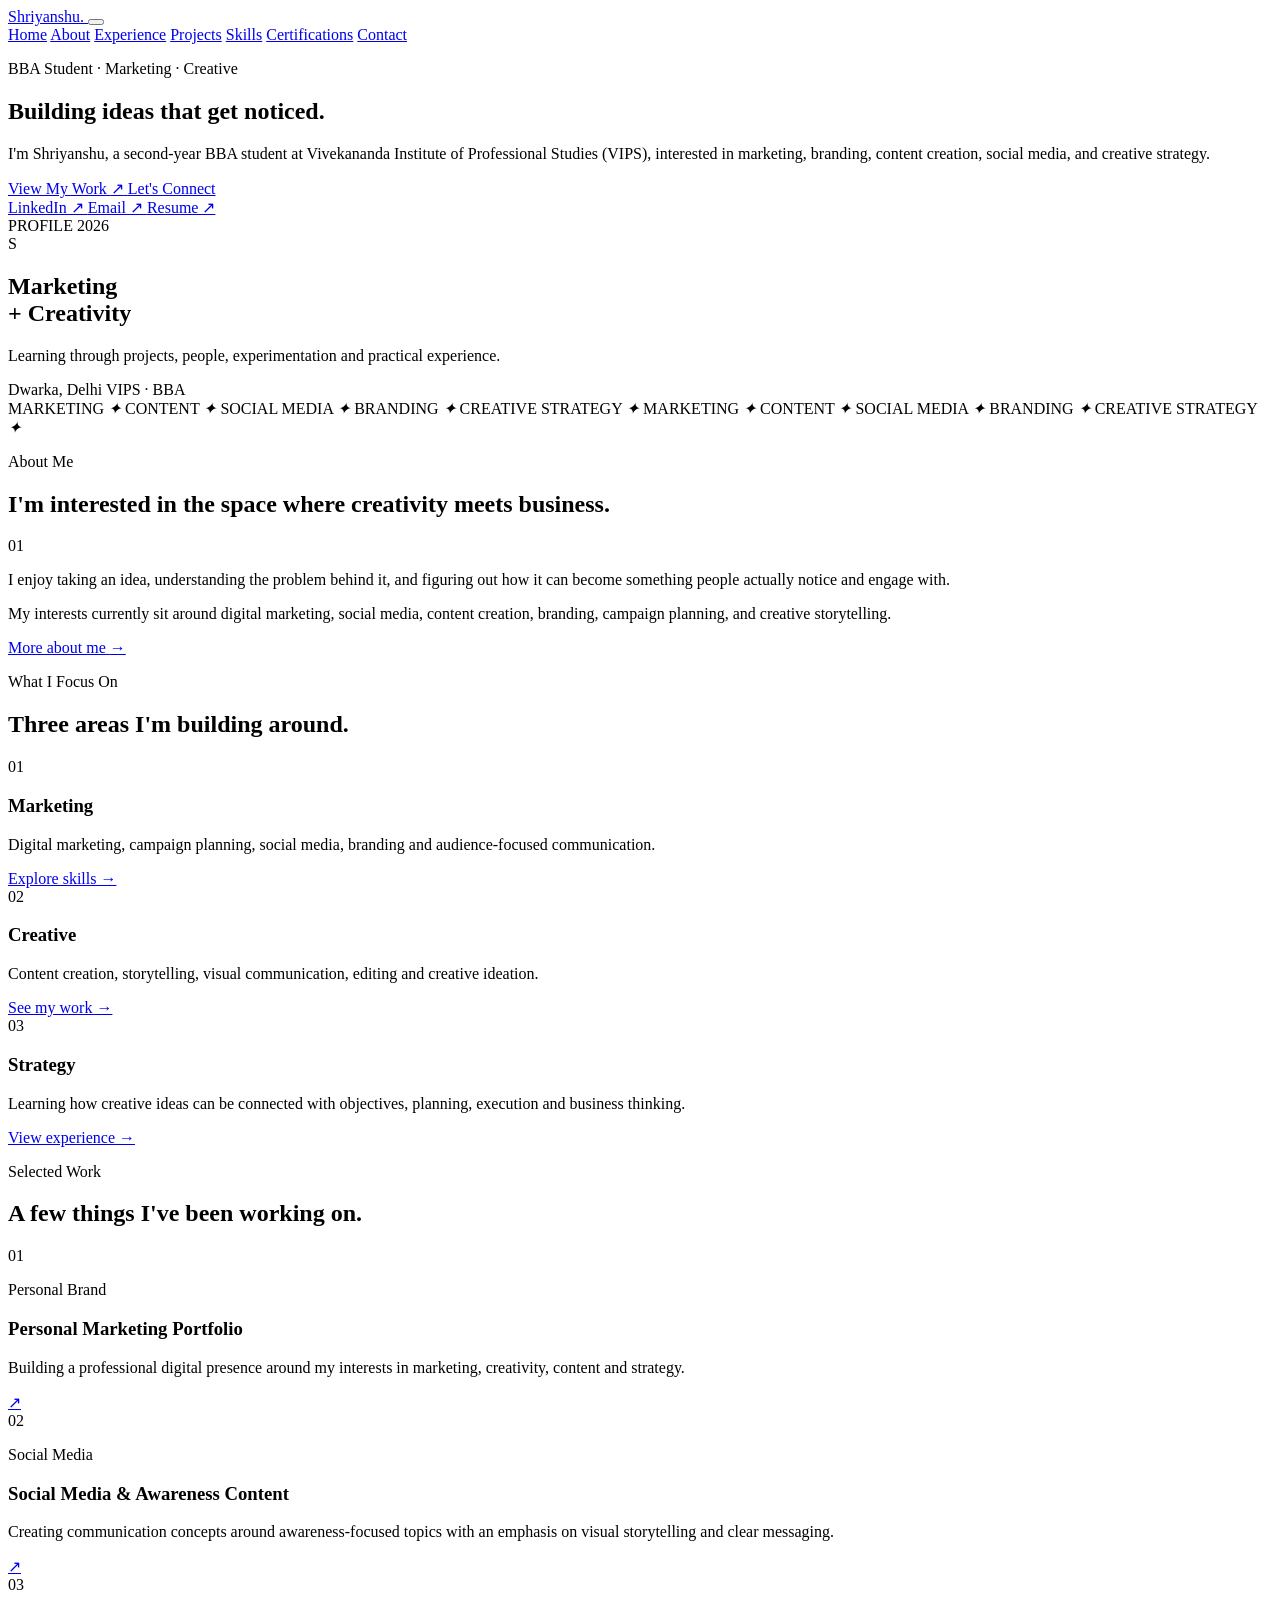
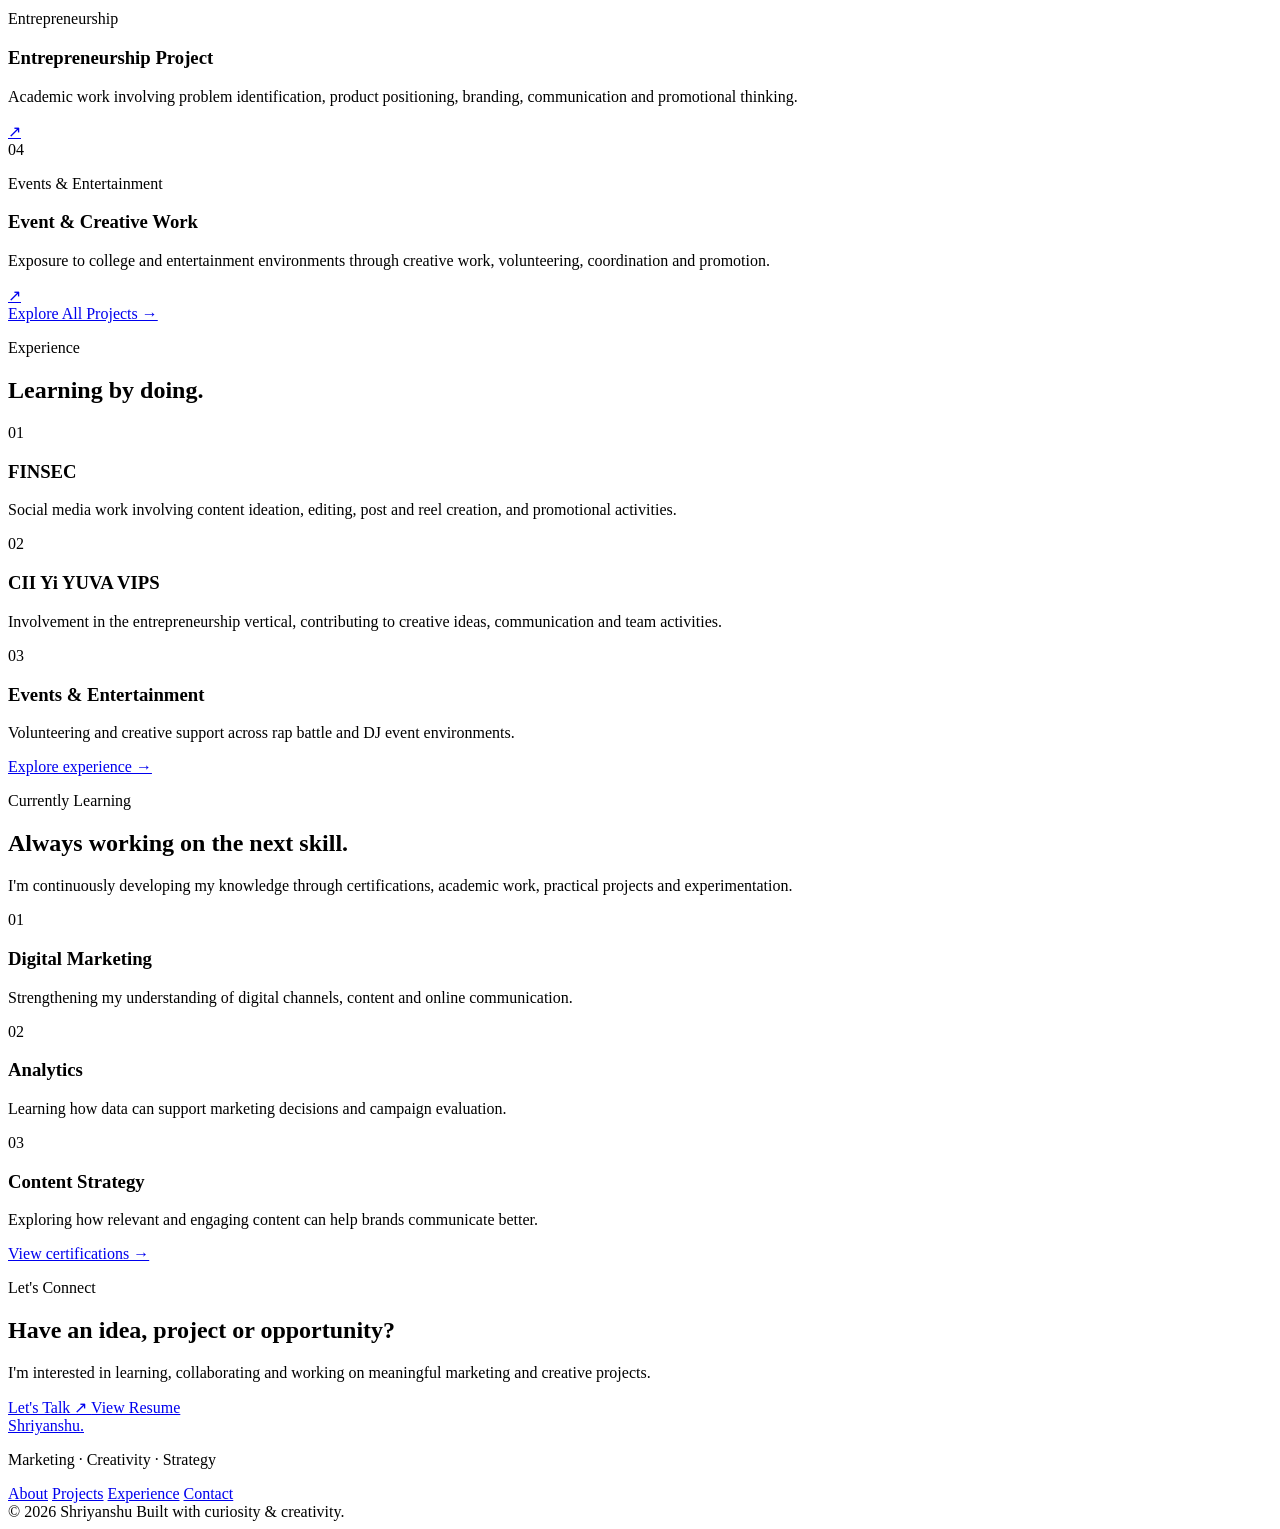
==== index.html @ c4312e25 "Add files via upload" ====
<!DOCTYPE html>
<html lang="en">

<head>
    <meta charset="UTF-8">
    <meta name="viewport" content="width=device-width, initial-scale=1.0">

    <title>Shriyanshu — Marketing & Creative Portfolio</title>

    <meta
        name="description"
        content="Shriyanshu — BBA student building skills in marketing, social media, content, branding and creative strategy."
    >

    <link rel="stylesheet" href="css/style.css">
</head>

<body>

    <!-- =========================
         SCROLL PROGRESS
    ========================== -->
    <div class="scroll-progress" id="scrollProgress"></div>


    <!-- =========================
         NAVIGATION
    ========================== -->
    <header class="navbar">

        <div class="container nav-container">

            <a href="index.html" class="logo">
                Shriyanshu<span>.</span>
            </a>

            <button
                class="menu-toggle"
                id="menuToggle"
                aria-label="Open navigation menu"
                aria-expanded="false"
            >
                <span></span>
                <span></span>
            </button>

            <nav id="mainNav">

                <a href="index.html" class="active">Home</a>
                <a href="about.html">About</a>
                <a href="experience.html">Experience</a>
                <a href="projects.html">Projects</a>
                <a href="skills.html">Skills</a>
                <a href="certifications.html">Certifications</a>
                <a href="contact.html">Contact</a>

            </nav>

        </div>

    </header>


    <!-- =========================
         MAIN
    ========================== -->
    <main>


        <!-- =========================
             HERO
        ========================== -->
        <section class="hero home-hero">

            <div class="container">

                <div class="hero-grid">

                    <div class="hero-content reveal">

                        <p class="eyebrow">
                            BBA Student · Marketing · Creative
                        </p>

                        <h1>
                            Building ideas
                            <span>that get noticed.</span>
                        </h1>

                        <p class="hero-text">
                            I'm Shriyanshu, a second-year BBA student at
                            Vivekananda Institute of Professional Studies (VIPS),
                            interested in marketing, branding, content creation,
                            social media, and creative strategy.
                        </p>

                        <div class="hero-buttons">

                            <a href="projects.html" class="btn primary">
                                View My Work
                                <span>↗</span>
                            </a>

                            <a href="contact.html" class="btn secondary">
                                Let's Connect
                            </a>

                        </div>

                        <div class="social-links">

                            <a
                                href="https://www.linkedin.com/in/shriyanshu-246489385"
                                target="_blank"
                                rel="noopener noreferrer"
                            >
                                LinkedIn ↗
                            </a>

                            <a href="mailto:bba_06917701725_shriyanshu@vipstc.edu.in">
                                Email ↗
                            </a>

                            <a
                                href="assets/images/resume/resume.pdf"
                                target="_blank"
                                rel="noopener noreferrer"
                            >
                                Resume ↗
                            </a>

                        </div>

                    </div>


                    <!-- HERO SIDE CARD -->

                    <div class="hero-card reveal reveal-delay">

                        <div class="hero-card-top">

                            <span>PROFILE</span>

                            <span>2026</span>

                        </div>

                        <div class="hero-card-main">

                            <div class="profile-mark">
                                S
                            </div>

                            <h2>
                                Marketing
                                <br>
                                + Creativity
                            </h2>

                            <p>
                                Learning through projects,
                                people, experimentation and
                                practical experience.
                            </p>

                        </div>

                        <div class="hero-card-bottom">

                            <span>Dwarka, Delhi</span>

                            <span>VIPS · BBA</span>

                        </div>

                    </div>

                </div>

            </div>

        </section>



        <!-- =========================
             MARQUEE
        ========================== -->
        <section class="marquee-section">

            <div class="marquee-track">

                <span>MARKETING</span>
                <i>✦</i>

                <span>CONTENT</span>
                <i>✦</i>

                <span>SOCIAL MEDIA</span>
                <i>✦</i>

                <span>BRANDING</span>
                <i>✦</i>

                <span>CREATIVE STRATEGY</span>
                <i>✦</i>

                <span>MARKETING</span>
                <i>✦</i>

                <span>CONTENT</span>
                <i>✦</i>

                <span>SOCIAL MEDIA</span>
                <i>✦</i>

                <span>BRANDING</span>
                <i>✦</i>

                <span>CREATIVE STRATEGY</span>
                <i>✦</i>

            </div>

        </section>



        <!-- =========================
             ABOUT SNAPSHOT
        ========================== -->
        <section class="section">

            <div class="container">

                <div class="section-heading reveal">

                    <p class="eyebrow">
                        About Me
                    </p>

                    <h2>
                        I'm interested in the space where
                        <span>creativity meets business.</span>
                    </h2>

                </div>


                <div class="split-section">

                    <div class="large-number reveal">
                        01
                    </div>

                    <div class="section-copy reveal">

                        <p>
                            I enjoy taking an idea, understanding the problem
                            behind it, and figuring out how it can become
                            something people actually notice and engage with.
                        </p>

                        <p>
                            My interests currently sit around digital marketing,
                            social media, content creation, branding, campaign
                            planning, and creative storytelling.
                        </p>

                        <a href="about.html" class="text-link">
                            More about me <span>→</span>
                        </a>

                    </div>

                </div>

            </div>

        </section>



        <!-- =========================
             THREE FOCUS AREAS
        ========================== -->
        <section class="section section-light">

            <div class="container">

                <div class="section-heading reveal">

                    <p class="eyebrow">
                        What I Focus On
                    </p>

                    <h2>
                        Three areas I'm
                        <span>building around.</span>
                    </h2>

                </div>


                <div class="focus-grid">

                    <article class="focus-card reveal">

                        <div class="focus-number">
                            01
                        </div>

                        <h3>
                            Marketing
                        </h3>

                        <p>
                            Digital marketing, campaign planning,
                            social media, branding and audience-focused
                            communication.
                        </p>

                        <a href="skills.html">
                            Explore skills →
                        </a>

                    </article>


                    <article class="focus-card reveal">

                        <div class="focus-number">
                            02
                        </div>

                        <h3>
                            Creative
                        </h3>

                        <p>
                            Content creation, storytelling, visual
                            communication, editing and creative ideation.
                        </p>

                        <a href="projects.html">
                            See my work →
                        </a>

                    </article>


                    <article class="focus-card reveal">

                        <div class="focus-number">
                            03
                        </div>

                        <h3>
                            Strategy
                        </h3>

                        <p>
                            Learning how creative ideas can be connected
                            with objectives, planning, execution and
                            business thinking.
                        </p>

                        <a href="experience.html">
                            View experience →
                        </a>

                    </article>

                </div>

            </div>

        </section>



        <!-- =========================
             FEATURED WORK
        ========================== -->
        <section class="section">

            <div class="container">

                <div class="section-heading reveal">

                    <p class="eyebrow">
                        Selected Work
                    </p>

                    <h2>
                        A few things I've
                        <span>been working on.</span>
                    </h2>

                </div>


                <div class="project-list">


                    <!-- PROJECT 01 -->

                    <article class="project-row reveal">

                        <div class="project-index">
                            01
                        </div>

                        <div class="project-info">

                            <p class="project-category">
                                Personal Brand
                            </p>

                            <h3>
                                Personal Marketing Portfolio
                            </h3>

                            <p>
                                Building a professional digital presence
                                around my interests in marketing, creativity,
                                content and strategy.
                            </p>

                        </div>

                        <a
                            href="projects.html"
                            class="project-arrow"
                            aria-label="View project"
                        >
                            ↗
                        </a>

                    </article>



                    <!-- PROJECT 02 -->

                    <article class="project-row reveal">

                        <div class="project-index">
                            02
                        </div>

                        <div class="project-info">

                            <p class="project-category">
                                Social Media
                            </p>

                            <h3>
                                Social Media & Awareness Content
                            </h3>

                            <p>
                                Creating communication concepts around
                                awareness-focused topics with an emphasis
                                on visual storytelling and clear messaging.
                            </p>

                        </div>

                        <a
                            href="projects.html"
                            class="project-arrow"
                            aria-label="View project"
                        >
                            ↗
                        </a>

                    </article>



                    <!-- PROJECT 03 -->

                    <article class="project-row reveal">

                        <div class="project-index">
                            03
                        </div>

                        <div class="project-info">

                            <p class="project-category">
                                Entrepreneurship
                            </p>

                            <h3>
                                Entrepreneurship Project
                            </h3>

                            <p>
                                Academic work involving problem identification,
                                product positioning, branding, communication
                                and promotional thinking.
                            </p>

                        </div>

                        <a
                            href="projects.html"
                            class="project-arrow"
                            aria-label="View project"
                        >
                            ↗
                        </a>

                    </article>



                    <!-- PROJECT 04 -->

                    <article class="project-row reveal">

                        <div class="project-index">
                            04
                        </div>

                        <div class="project-info">

                            <p class="project-category">
                                Events & Entertainment
                            </p>

                            <h3>
                                Event & Creative Work
                            </h3>

                            <p>
                                Exposure to college and entertainment
                                environments through creative work,
                                volunteering, coordination and promotion.
                            </p>

                        </div>

                        <a
                            href="projects.html"
                            class="project-arrow"
                            aria-label="View project"
                        >
                            ↗
                        </a>

                    </article>


                </div>


                <div class="center-action reveal">

                    <a href="projects.html" class="btn secondary">
                        Explore All Projects →
                    </a>

                </div>

            </div>

        </section>



        <!-- =========================
             EXPERIENCE STRIP
        ========================== -->
        <section class="dark-section">

            <div class="container">

                <div class="dark-grid">

                    <div class="dark-heading reveal">

                        <p class="eyebrow">
                            Experience
                        </p>

                        <h2>
                            Learning by
                            <span>doing.</span>
                        </h2>

                    </div>


                    <div class="experience-points reveal">

                        <!-- FINSEC -->

                        <div class="experience-item">

                            <span>01</span>

                            <div>

                                <h3>
                                    FINSEC
                                </h3>

                                <p>
                                    Social media work involving content
                                    ideation, editing, post and reel creation,
                                    and promotional activities.
                                </p>

                            </div>

                        </div>


                        <!-- YUVA VIPS -->

                        <div class="experience-item">

                            <span>02</span>

                            <div>

                                <h3>
                                    CII Yi YUVA VIPS
                                </h3>

                                <p>
                                    Involvement in the entrepreneurship
                                    vertical, contributing to creative ideas,
                                    communication and team activities.
                                </p>

                            </div>

                        </div>


                        <!-- EVENTS -->

                        <div class="experience-item">

                            <span>03</span>

                            <div>

                                <h3>
                                    Events & Entertainment
                                </h3>

                                <p>
                                    Volunteering and creative support across
                                    rap battle and DJ event environments.
                                </p>

                            </div>

                        </div>


                        <a
                            href="experience.html"
                            class="dark-link"
                        >
                            Explore experience →
                        </a>

                    </div>

                </div>

            </div>

        </section>



        <!-- =========================
             CURRENTLY LEARNING
        ========================== -->
        <section class="section">

            <div class="container">

                <div class="section-heading reveal">

                    <p class="eyebrow">
                        Currently Learning
                    </p>

                    <h2>
                        Always working on
                        <span>the next skill.</span>
                    </h2>

                    <p class="heading-description">
                        I'm continuously developing my knowledge through
                        certifications, academic work, practical projects
                        and experimentation.
                    </p>

                </div>


                <div class="learning-grid">


                    <div class="learning-card reveal">

                        <span>01</span>

                        <h3>
                            Digital Marketing
                        </h3>

                        <p>
                            Strengthening my understanding of digital
                            channels, content and online communication.
                        </p>

                    </div>


                    <div class="learning-card reveal">

                        <span>02</span>

                        <h3>
                            Analytics
                        </h3>

                        <p>
                            Learning how data can support marketing
                            decisions and campaign evaluation.
                        </p>

                    </div>


                    <div class="learning-card reveal">

                        <span>03</span>

                        <h3>
                            Content Strategy
                        </h3>

                        <p>
                            Exploring how relevant and engaging content
                            can help brands communicate better.
                        </p>

                    </div>


                </div>


                <div class="center-action reveal">

                    <a
                        href="certifications.html"
                        class="text-link"
                    >
                        View certifications →
                    </a>

                </div>

            </div>

        </section>



        <!-- =========================
             FINAL CTA
        ========================== -->
        <section class="cta-section">

            <div class="container">

                <div class="cta-content reveal">

                    <p class="eyebrow">
                        Let's Connect
                    </p>

                    <h2>
                        Have an idea,
                        <span>project or opportunity?</span>
                    </h2>

                    <p>
                        I'm interested in learning, collaborating and
                        working on meaningful marketing and creative
                        projects.
                    </p>

                    <div class="hero-buttons">

                        <a
                            href="contact.html"
                            class="btn primary"
                        >
                            Let's Talk ↗
                        </a>

                        <a
                            href="assets/images/resume/resume.pdf"
                            target="_blank"
                            rel="noopener noreferrer"
                            class="btn secondary"
                        >
                            View Resume
                        </a>

                    </div>

                </div>

            </div>

        </section>


    </main>



    <!-- =========================
         FOOTER
    ========================== -->
    <footer>

        <div class="container footer-content">

            <div>

                <a href="index.html" class="footer-logo">
                    Shriyanshu.
                </a>

                <p>
                    Marketing · Creativity · Strategy
                </p>

            </div>


            <div class="footer-links">

                <a href="about.html">About</a>
                <a href="projects.html">Projects</a>
                <a href="experience.html">Experience</a>
                <a href="contact.html">Contact</a>

            </div>


            <div class="footer-bottom">

                <span>
                    © 2026 Shriyanshu
                </span>

                <span>
                    Built with curiosity & creativity.
                </span>

            </div>

        </div>

    </footer>


    <script src="js/main.js"></script>

</body>

</html>
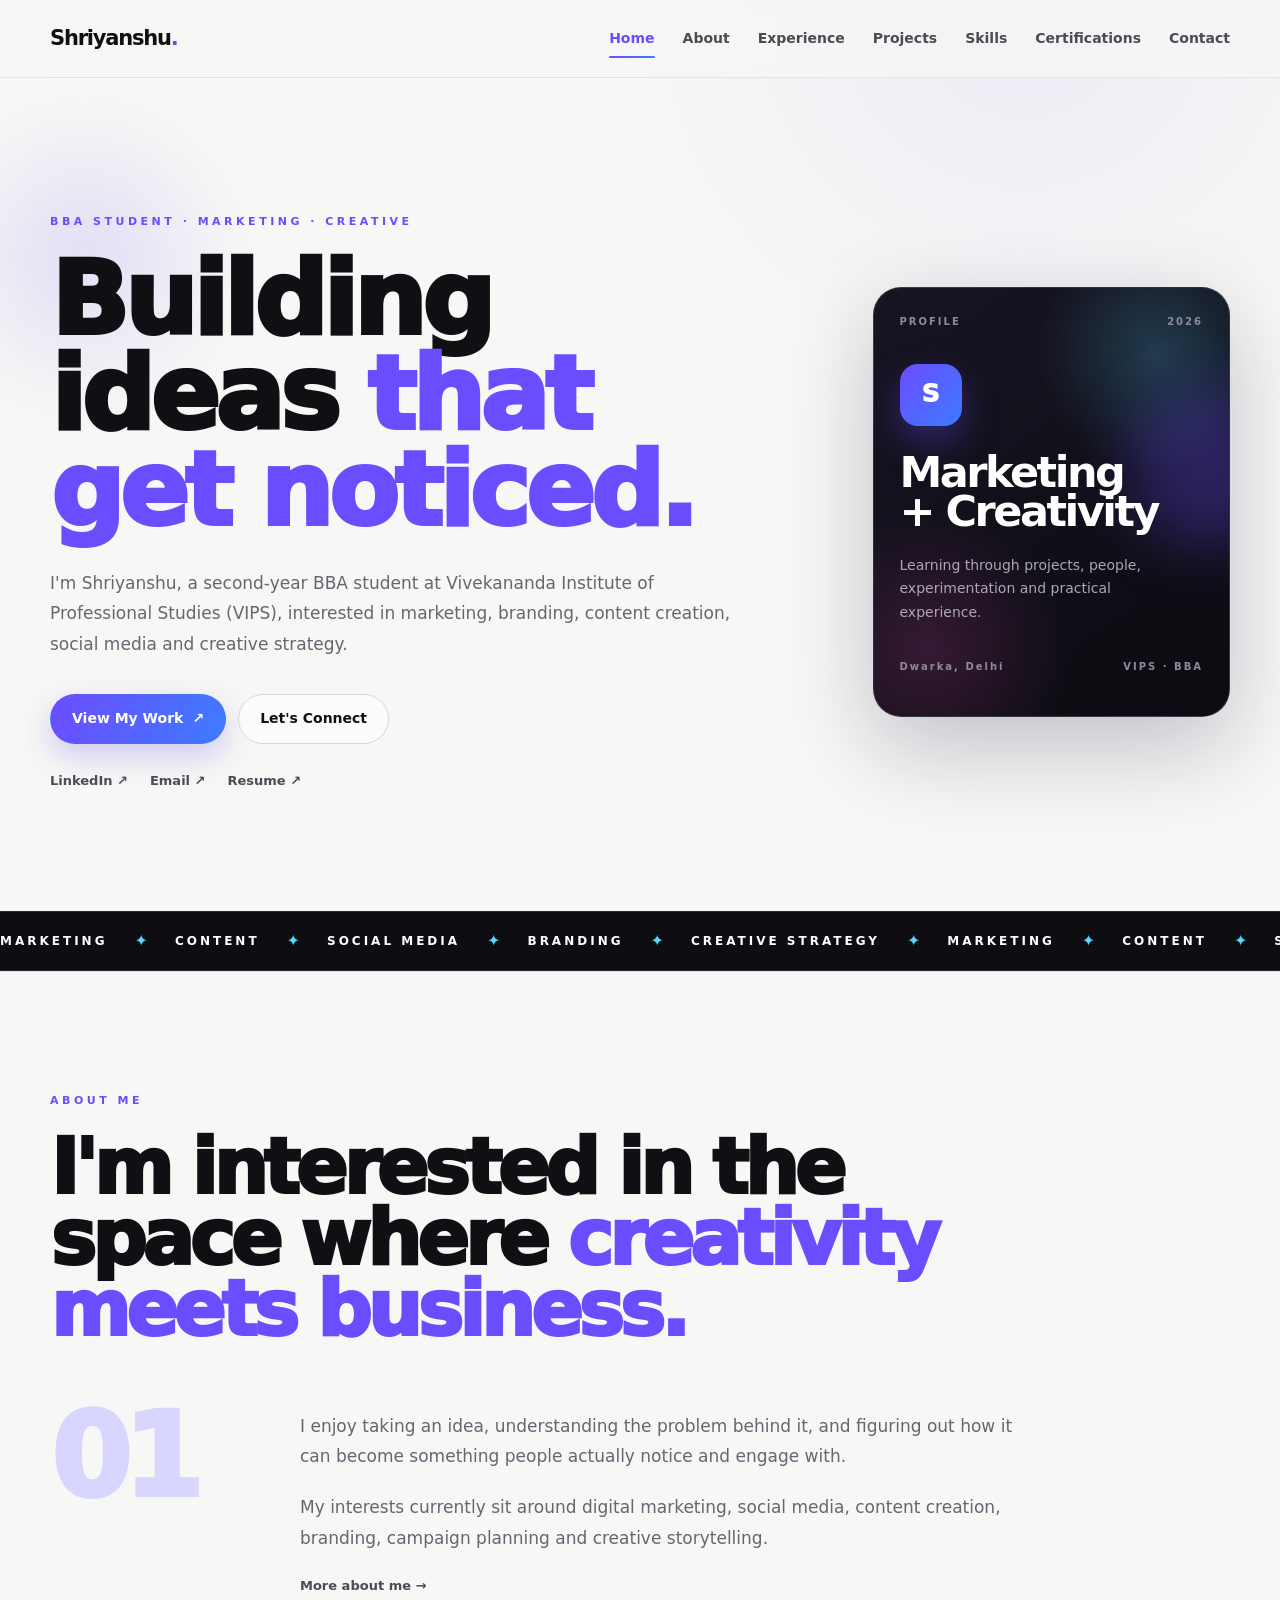
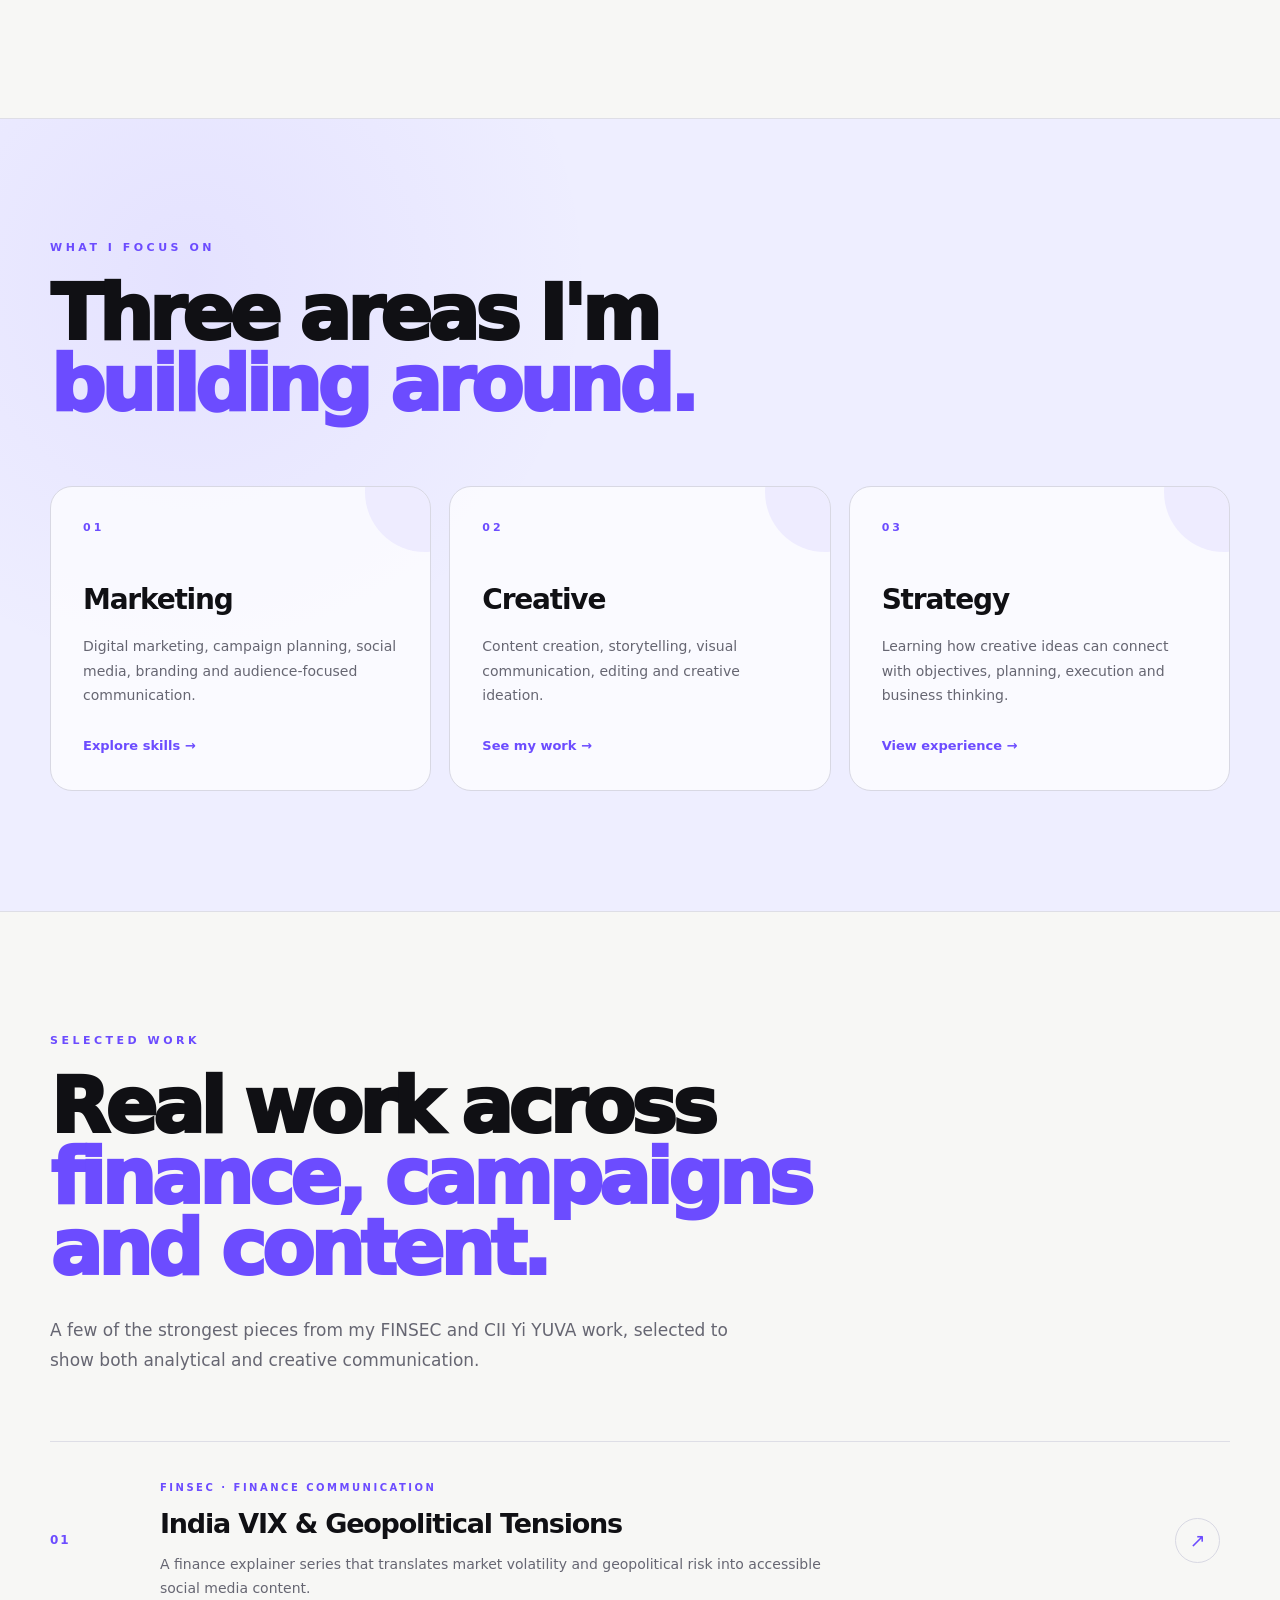
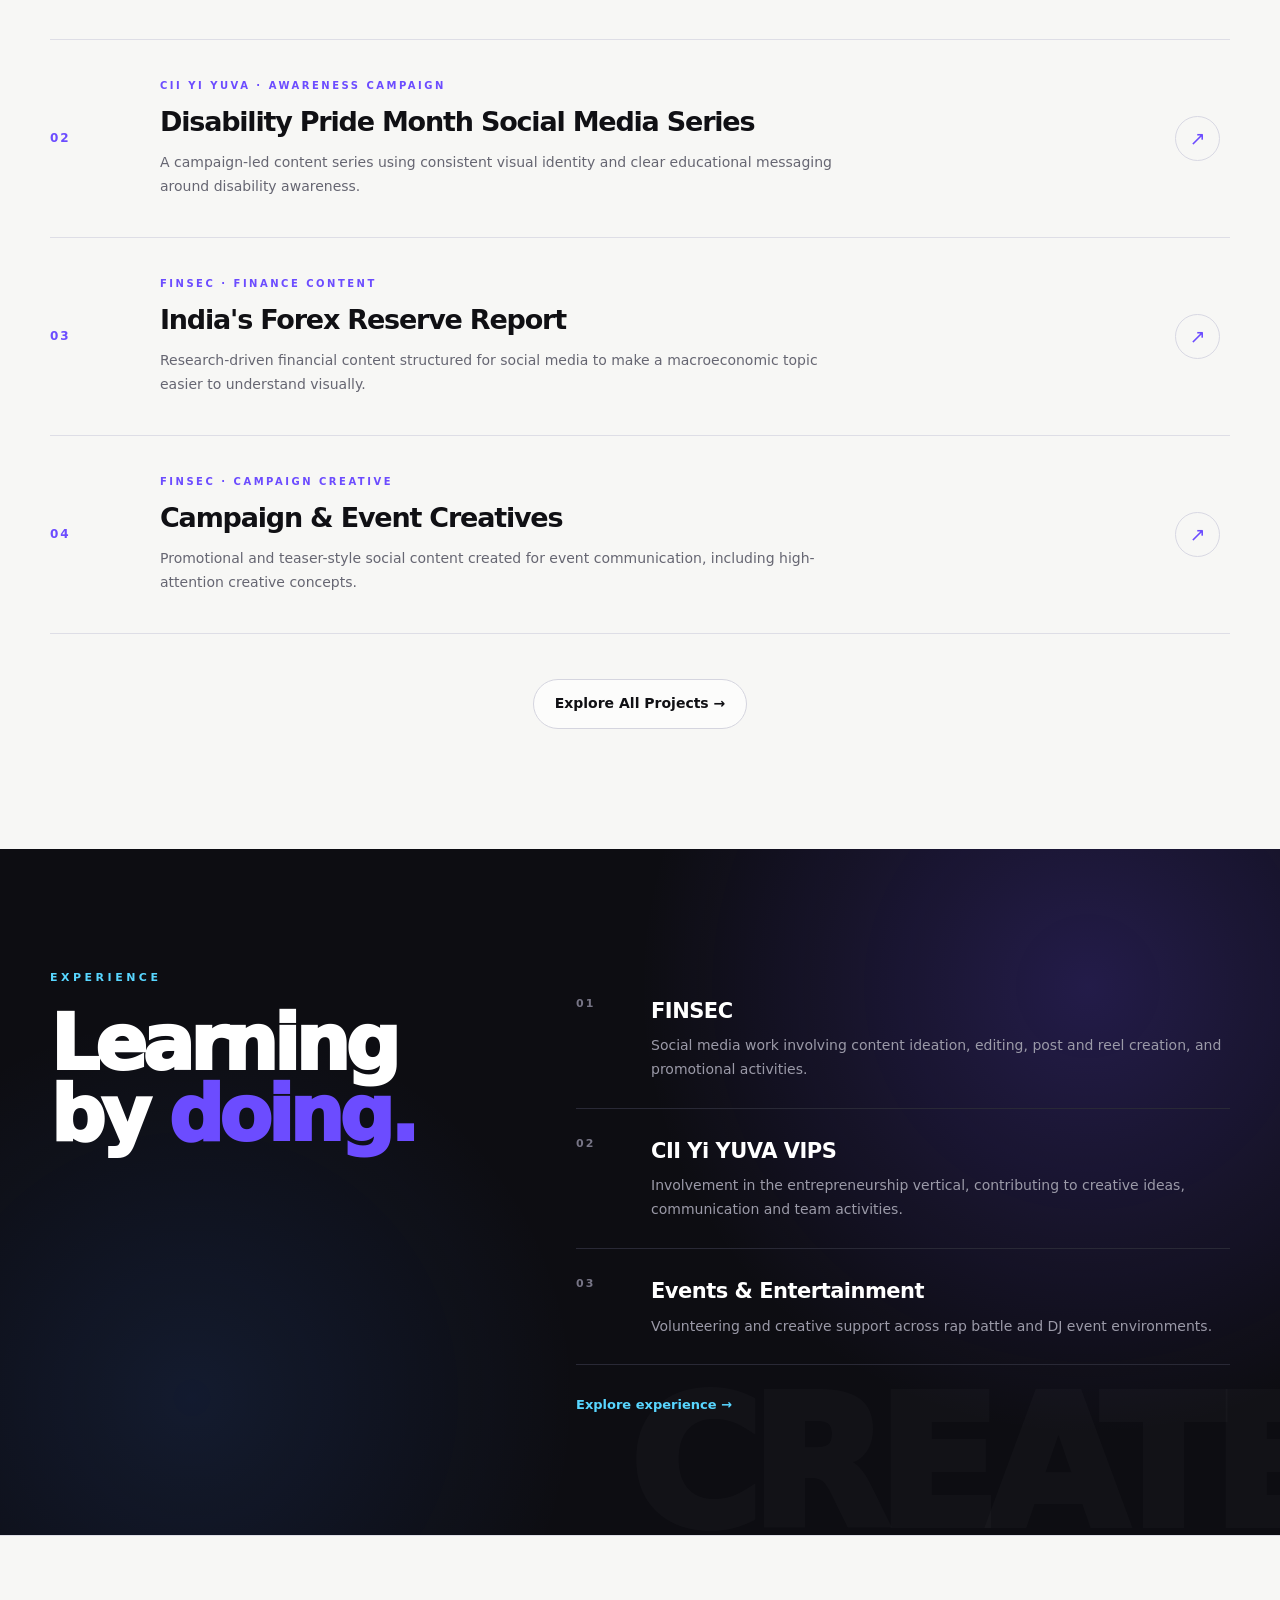
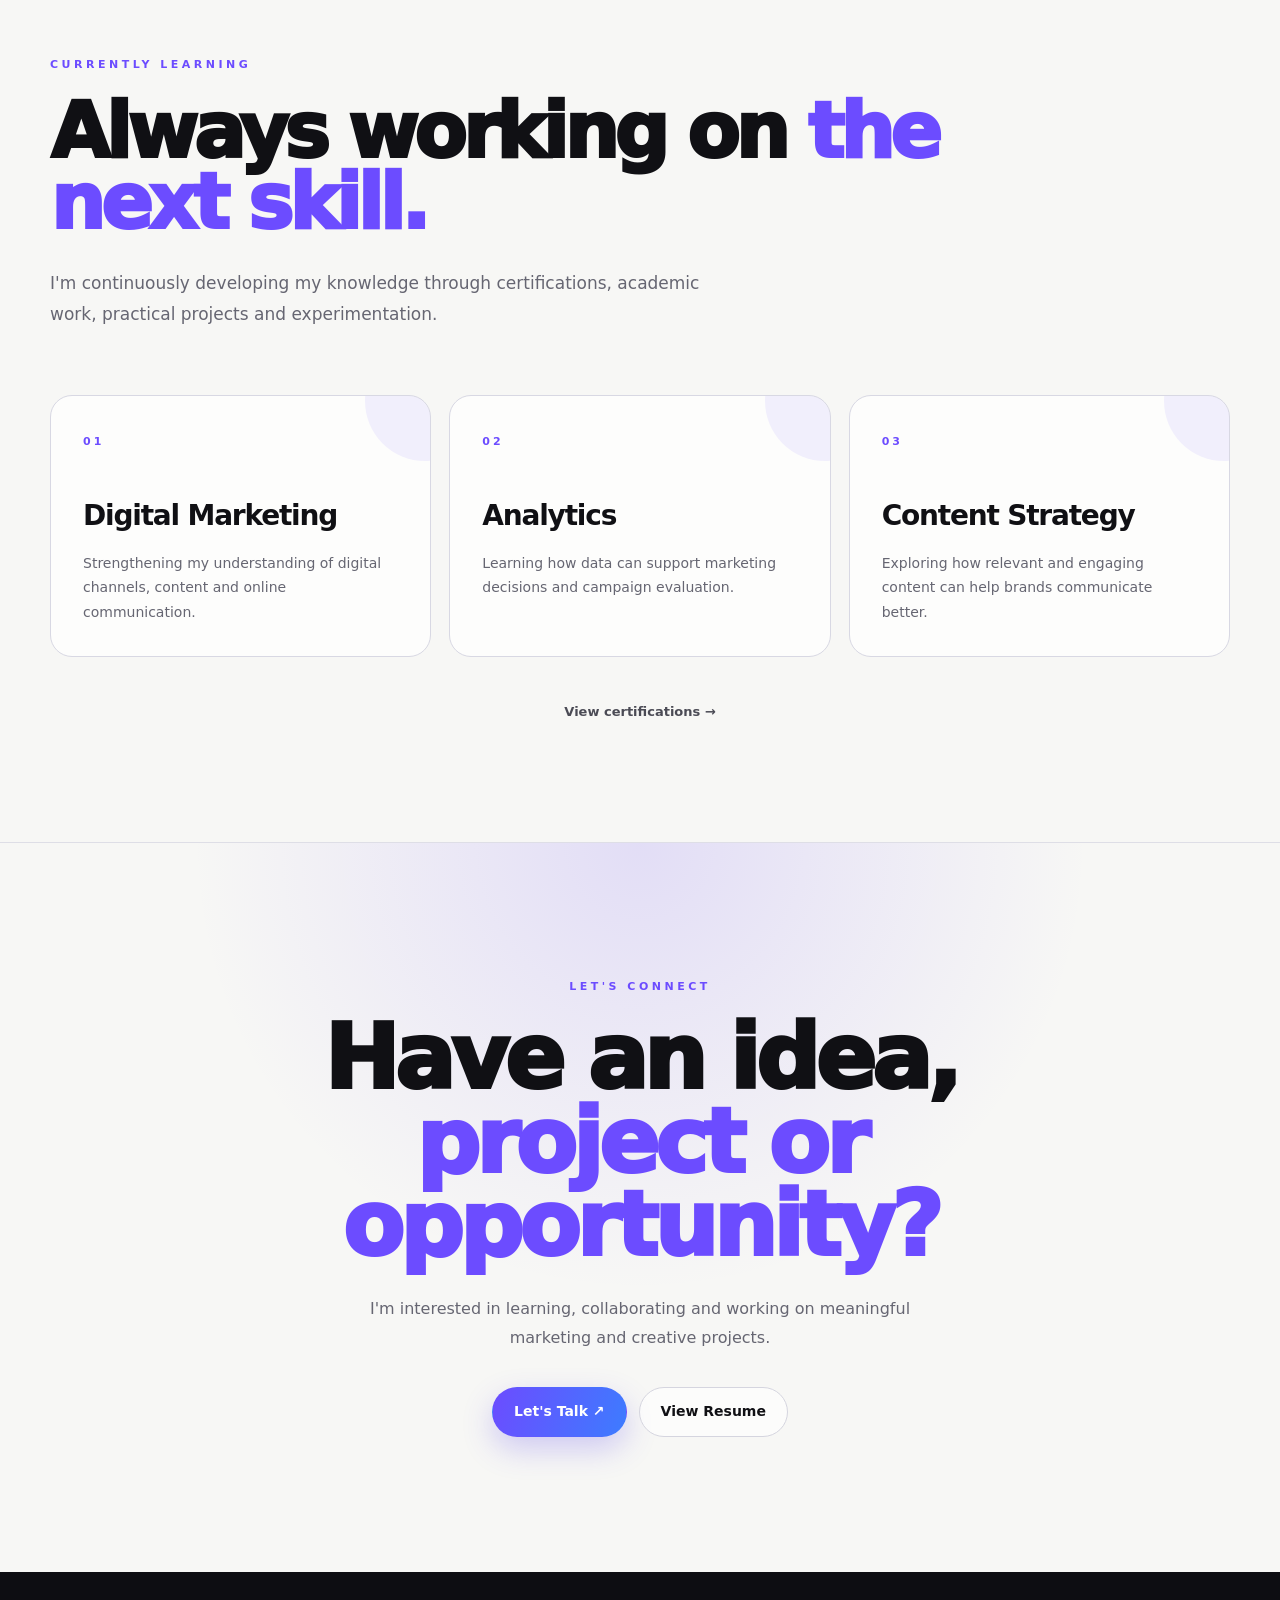
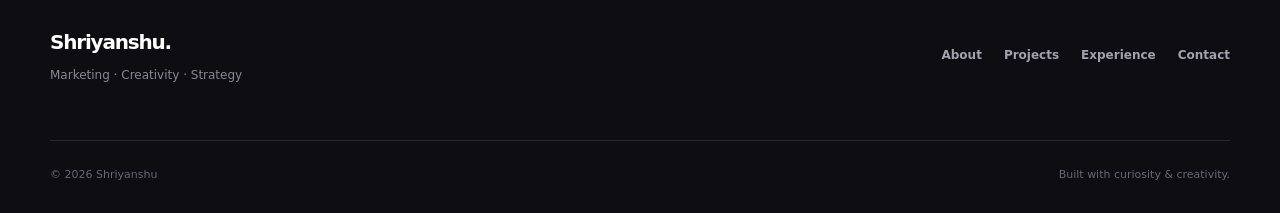
==== commit 84e3751d: "Refresh homepage selected work with real projects" ====
--- a/index.html
+++ b/index.html
@@ -1,889 +1,208 @@
-<!DOCTYPE html>
-<html lang="en">
-
-<head>
-    <meta charset="UTF-8">
-    <meta name="viewport" content="width=device-width, initial-scale=1.0">
-
-    <title>Shriyanshu — Marketing & Creative Portfolio</title>
-
-    <meta
-        name="description"
-        content="Shriyanshu — BBA student building skills in marketing, social media, content, branding and creative strategy."
-    >
-
-    <link rel="stylesheet" href="css/style.css">
-</head>
-
-<body>
-
-    <!-- =========================
-         SCROLL PROGRESS
-    ========================== -->
-    <div class="scroll-progress" id="scrollProgress"></div>
-
-
-    <!-- =========================
-         NAVIGATION
-    ========================== -->
-    <header class="navbar">
-
-        <div class="container nav-container">
-
-            <a href="index.html" class="logo">
-                Shriyanshu<span>.</span>
-            </a>
-
-            <button
-                class="menu-toggle"
-                id="menuToggle"
-                aria-label="Open navigation menu"
-                aria-expanded="false"
-            >
-                <span></span>
-                <span></span>
-            </button>
-
-            <nav id="mainNav">
-
-                <a href="index.html" class="active">Home</a>
-                <a href="about.html">About</a>
-                <a href="experience.html">Experience</a>
-                <a href="projects.html">Projects</a>
-                <a href="skills.html">Skills</a>
-                <a href="certifications.html">Certifications</a>
-                <a href="contact.html">Contact</a>
-
-            </nav>
-
-        </div>
-
-    </header>
-
-
-    <!-- =========================
-         MAIN
-    ========================== -->
-    <main>
-
-
-        <!-- =========================
-             HERO
-        ========================== -->
-        <section class="hero home-hero">
-
-            <div class="container">
-
-                <div class="hero-grid">
-
-                    <div class="hero-content reveal">
-
-                        <p class="eyebrow">
-                            BBA Student · Marketing · Creative
-                        </p>
-
-                        <h1>
-                            Building ideas
-                            <span>that get noticed.</span>
-                        </h1>
-
-                        <p class="hero-text">
-                            I'm Shriyanshu, a second-year BBA student at
-                            Vivekananda Institute of Professional Studies (VIPS),
-                            interested in marketing, branding, content creation,
-                            social media, and creative strategy.
-                        </p>
-
-                        <div class="hero-buttons">
-
-                            <a href="projects.html" class="btn primary">
-                                View My Work
-                                <span>↗</span>
-                            </a>
-
-                            <a href="contact.html" class="btn secondary">
-                                Let's Connect
-                            </a>
-
-                        </div>
-
-                        <div class="social-links">
-
-                            <a
-                                href="https://www.linkedin.com/in/shriyanshu-246489385"
-                                target="_blank"
-                                rel="noopener noreferrer"
-                            >
-                                LinkedIn ↗
-                            </a>
-
-                            <a href="mailto:bba_06917701725_shriyanshu@vipstc.edu.in">
-                                Email ↗
-                            </a>
-
-                            <a
-                                href="assets/images/resume/resume.pdf"
-                                target="_blank"
-                                rel="noopener noreferrer"
-                            >
-                                Resume ↗
-                            </a>
-
-                        </div>
-
-                    </div>
-
-
-                    <!-- HERO SIDE CARD -->
-
-                    <div class="hero-card reveal reveal-delay">
-
-                        <div class="hero-card-top">
-
-                            <span>PROFILE</span>
-
-                            <span>2026</span>
-
-                        </div>
-
-                        <div class="hero-card-main">
-
-                            <div class="profile-mark">
-                                S
-                            </div>
-
-                            <h2>
-                                Marketing
-                                <br>
-                                + Creativity
-                            </h2>
-
-                            <p>
-                                Learning through projects,
-                                people, experimentation and
-                                practical experience.
-                            </p>
-
-                        </div>
-
-                        <div class="hero-card-bottom">
-
-                            <span>Dwarka, Delhi</span>
-
-                            <span>VIPS · BBA</span>
-
-                        </div>
-
-                    </div>
-
-                </div>
-
-            </div>
-
-        </section>
-
-
-
-        <!-- =========================
-             MARQUEE
-        ========================== -->
-        <section class="marquee-section">
-
-            <div class="marquee-track">
-
-                <span>MARKETING</span>
-                <i>✦</i>
-
-                <span>CONTENT</span>
-                <i>✦</i>
-
-                <span>SOCIAL MEDIA</span>
-                <i>✦</i>
-
-                <span>BRANDING</span>
-                <i>✦</i>
-
-                <span>CREATIVE STRATEGY</span>
-                <i>✦</i>
-
-                <span>MARKETING</span>
-                <i>✦</i>
-
-                <span>CONTENT</span>
-                <i>✦</i>
-
-                <span>SOCIAL MEDIA</span>
-                <i>✦</i>
-
-                <span>BRANDING</span>
-                <i>✦</i>
-
-                <span>CREATIVE STRATEGY</span>
-                <i>✦</i>
-
-            </div>
-
-        </section>
-
-
-
-        <!-- =========================
-             ABOUT SNAPSHOT
-        ========================== -->
-        <section class="section">
-
-            <div class="container">
-
-                <div class="section-heading reveal">
-
-                    <p class="eyebrow">
-                        About Me
-                    </p>
-
-                    <h2>
-                        I'm interested in the space where
-                        <span>creativity meets business.</span>
-                    </h2>
-
-                </div>
-
-
-                <div class="split-section">
-
-                    <div class="large-number reveal">
-                        01
-                    </div>
-
-                    <div class="section-copy reveal">
-
-                        <p>
-                            I enjoy taking an idea, understanding the problem
-                            behind it, and figuring out how it can become
-                            something people actually notice and engage with.
-                        </p>
-
-                        <p>
-                            My interests currently sit around digital marketing,
-                            social media, content creation, branding, campaign
-                            planning, and creative storytelling.
-                        </p>
-
-                        <a href="about.html" class="text-link">
-                            More about me <span>→</span>
-                        </a>
-
-                    </div>
-
-                </div>
-
-            </div>
-
-        </section>
-
-
-
-        <!-- =========================
-             THREE FOCUS AREAS
-        ========================== -->
-        <section class="section section-light">
-
-            <div class="container">
-
-                <div class="section-heading reveal">
-
-                    <p class="eyebrow">
-                        What I Focus On
-                    </p>
-
-                    <h2>
-                        Three areas I'm
-                        <span>building around.</span>
-                    </h2>
-
-                </div>
-
-
-                <div class="focus-grid">
-
-                    <article class="focus-card reveal">
-
-                        <div class="focus-number">
-                            01
-                        </div>
-
-                        <h3>
-                            Marketing
-                        </h3>
-
-                        <p>
-                            Digital marketing, campaign planning,
-                            social media, branding and audience-focused
-                            communication.
-                        </p>
-
-                        <a href="skills.html">
-                            Explore skills →
-                        </a>
-
-                    </article>
-
-
-                    <article class="focus-card reveal">
-
-                        <div class="focus-number">
-                            02
-                        </div>
-
-                        <h3>
-                            Creative
-                        </h3>
-
-                        <p>
-                            Content creation, storytelling, visual
-                            communication, editing and creative ideation.
-                        </p>
-
-                        <a href="projects.html">
-                            See my work →
-                        </a>
-
-                    </article>
-
-
-                    <article class="focus-card reveal">
-
-                        <div class="focus-number">
-                            03
-                        </div>
-
-                        <h3>
-                            Strategy
-                        </h3>
-
-                        <p>
-                            Learning how creative ideas can be connected
-                            with objectives, planning, execution and
-                            business thinking.
-                        </p>
-
-                        <a href="experience.html">
-                            View experience →
-                        </a>
-
-                    </article>
-
-                </div>
-
-            </div>
-
-        </section>
-
-
-
-        <!-- =========================
-             FEATURED WORK
-        ========================== -->
-        <section class="section">
-
-            <div class="container">
-
-                <div class="section-heading reveal">
-
-                    <p class="eyebrow">
-                        Selected Work
-                    </p>
-
-                    <h2>
-                        A few things I've
-                        <span>been working on.</span>
-                    </h2>
-
-                </div>
-
-
-                <div class="project-list">
-
-
-                    <!-- PROJECT 01 -->
-
-                    <article class="project-row reveal">
-
-                        <div class="project-index">
-                            01
-                        </div>
-
-                        <div class="project-info">
-
-                            <p class="project-category">
-                                Personal Brand
-                            </p>
-
-                            <h3>
-                                Personal Marketing Portfolio
-                            </h3>
-
-                            <p>
-                                Building a professional digital presence
-                                around my interests in marketing, creativity,
-                                content and strategy.
-                            </p>
-
-                        </div>
-
-                        <a
-                            href="projects.html"
-                            class="project-arrow"
-                            aria-label="View project"
-                        >
-                            ↗
-                        </a>
-
-                    </article>
-
-
-
-                    <!-- PROJECT 02 -->
-
-                    <article class="project-row reveal">
-
-                        <div class="project-index">
-                            02
-                        </div>
-
-                        <div class="project-info">
-
-                            <p class="project-category">
-                                Social Media
-                            </p>
-
-                            <h3>
-                                Social Media & Awareness Content
-                            </h3>
-
-                            <p>
-                                Creating communication concepts around
-                                awareness-focused topics with an emphasis
-                                on visual storytelling and clear messaging.
-                            </p>
-
-                        </div>
-
-                        <a
-                            href="projects.html"
-                            class="project-arrow"
-                            aria-label="View project"
-                        >
-                            ↗
-                        </a>
-
-                    </article>
-
-
-
-                    <!-- PROJECT 03 -->
-
-                    <article class="project-row reveal">
-
-                        <div class="project-index">
-                            03
-                        </div>
-
-                        <div class="project-info">
-
-                            <p class="project-category">
-                                Entrepreneurship
-                            </p>
-
-                            <h3>
-                                Entrepreneurship Project
-                            </h3>
-
-                            <p>
-                                Academic work involving problem identification,
-                                product positioning, branding, communication
-                                and promotional thinking.
-                            </p>
-
-                        </div>
-
-                        <a
-                            href="projects.html"
-                            class="project-arrow"
-                            aria-label="View project"
-                        >
-                            ↗
-                        </a>
-
-                    </article>
-
-
-
-                    <!-- PROJECT 04 -->
-
-                    <article class="project-row reveal">
-
-                        <div class="project-index">
-                            04
-                        </div>
-
-                        <div class="project-info">
-
-                            <p class="project-category">
-                                Events & Entertainment
-                            </p>
-
-                            <h3>
-                                Event & Creative Work
-                            </h3>
-
-                            <p>
-                                Exposure to college and entertainment
-                                environments through creative work,
-                                volunteering, coordination and promotion.
-                            </p>
-
-                        </div>
-
-                        <a
-                            href="projects.html"
-                            class="project-arrow"
-                            aria-label="View project"
-                        >
-                            ↗
-                        </a>
-
-                    </article>
-
-
-                </div>
-
-
-                <div class="center-action reveal">
-
-                    <a href="projects.html" class="btn secondary">
-                        Explore All Projects →
-                    </a>
-
-                </div>
-
-            </div>
-
-        </section>
-
-
-
-        <!-- =========================
-             EXPERIENCE STRIP
-        ========================== -->
-        <section class="dark-section">
-
-            <div class="container">
-
-                <div class="dark-grid">
-
-                    <div class="dark-heading reveal">
-
-                        <p class="eyebrow">
-                            Experience
-                        </p>
-
-                        <h2>
-                            Learning by
-                            <span>doing.</span>
-                        </h2>
-
-                    </div>
-
-
-                    <div class="experience-points reveal">
-
-                        <!-- FINSEC -->
-
-                        <div class="experience-item">
-
-                            <span>01</span>
-
-                            <div>
-
-                                <h3>
-                                    FINSEC
-                                </h3>
-
-                                <p>
-                                    Social media work involving content
-                                    ideation, editing, post and reel creation,
-                                    and promotional activities.
-                                </p>
-
-                            </div>
-
-                        </div>
-
-
-                        <!-- YUVA VIPS -->
-
-                        <div class="experience-item">
-
-                            <span>02</span>
-
-                            <div>
-
-                                <h3>
-                                    CII Yi YUVA VIPS
-                                </h3>
-
-                                <p>
-                                    Involvement in the entrepreneurship
-                                    vertical, contributing to creative ideas,
-                                    communication and team activities.
-                                </p>
-
-                            </div>
-
-                        </div>
-
-
-                        <!-- EVENTS -->
-
-                        <div class="experience-item">
-
-                            <span>03</span>
-
-                            <div>
-
-                                <h3>
-                                    Events & Entertainment
-                                </h3>
-
-                                <p>
-                                    Volunteering and creative support across
-                                    rap battle and DJ event environments.
-                                </p>
-
-                            </div>
-
-                        </div>
-
-
-                        <a
-                            href="experience.html"
-                            class="dark-link"
-                        >
-                            Explore experience →
-                        </a>
-
-                    </div>
-
-                </div>
-
-            </div>
-
-        </section>
-
-
-
-        <!-- =========================
-             CURRENTLY LEARNING
-        ========================== -->
-        <section class="section">
-
-            <div class="container">
-
-                <div class="section-heading reveal">
-
-                    <p class="eyebrow">
-                        Currently Learning
-                    </p>
-
-                    <h2>
-                        Always working on
-                        <span>the next skill.</span>
-                    </h2>
-
-                    <p class="heading-description">
-                        I'm continuously developing my knowledge through
-                        certifications, academic work, practical projects
-                        and experimentation.
-                    </p>
-
-                </div>
-
-
-                <div class="learning-grid">
-
-
-                    <div class="learning-card reveal">
-
-                        <span>01</span>
-
-                        <h3>
-                            Digital Marketing
-                        </h3>
-
-                        <p>
-                            Strengthening my understanding of digital
-                            channels, content and online communication.
-                        </p>
-
-                    </div>
-
-
-                    <div class="learning-card reveal">
-
-                        <span>02</span>
-
-                        <h3>
-                            Analytics
-                        </h3>
-
-                        <p>
-                            Learning how data can support marketing
-                            decisions and campaign evaluation.
-                        </p>
-
-                    </div>
-
-
-                    <div class="learning-card reveal">
-
-                        <span>03</span>
-
-                        <h3>
-                            Content Strategy
-                        </h3>
-
-                        <p>
-                            Exploring how relevant and engaging content
-                            can help brands communicate better.
-                        </p>
-
-                    </div>
-
-
-                </div>
-
-
-                <div class="center-action reveal">
-
-                    <a
-                        href="certifications.html"
-                        class="text-link"
-                    >
-                        View certifications →
-                    </a>
-
-                </div>
-
-            </div>
-
-        </section>
-
-
-
-        <!-- =========================
-             FINAL CTA
-        ========================== -->
-        <section class="cta-section">
-
-            <div class="container">
-
-                <div class="cta-content reveal">
-
-                    <p class="eyebrow">
-                        Let's Connect
-                    </p>
-
-                    <h2>
-                        Have an idea,
-                        <span>project or opportunity?</span>
-                    </h2>
-
-                    <p>
-                        I'm interested in learning, collaborating and
-                        working on meaningful marketing and creative
-                        projects.
-                    </p>
-
-                    <div class="hero-buttons">
-
-                        <a
-                            href="contact.html"
-                            class="btn primary"
-                        >
-                            Let's Talk ↗
-                        </a>
-
-                        <a
-                            href="assets/images/resume/resume.pdf"
-                            target="_blank"
-                            rel="noopener noreferrer"
-                            class="btn secondary"
-                        >
-                            View Resume
-                        </a>
-
-                    </div>
-
-                </div>
-
-            </div>
-
-        </section>
-
-
-    </main>
-
-
-
-    <!-- =========================
-         FOOTER
-    ========================== -->
-    <footer>
-
-        <div class="container footer-content">
-
-            <div>
-
-                <a href="index.html" class="footer-logo">
-                    Shriyanshu.
-                </a>
-
-                <p>
-                    Marketing · Creativity · Strategy
-                </p>
-
-            </div>
-
-
-            <div class="footer-links">
-
-                <a href="about.html">About</a>
-                <a href="projects.html">Projects</a>
-                <a href="experience.html">Experience</a>
-                <a href="contact.html">Contact</a>
-
-            </div>
-
-
-            <div class="footer-bottom">
-
-                <span>
-                    © 2026 Shriyanshu
-                </span>
-
-                <span>
-                    Built with curiosity & creativity.
-                </span>
-
-            </div>
-
-        </div>
-
-    </footer>
-
-
-    <script src="js/main.js"></script>
-
-</body>
-
+<!DOCTYPE html>
+<html lang="en">
+<head>
+    <meta charset="UTF-8">
+    <meta name="viewport" content="width=device-width, initial-scale=1.0">
+    <title>Shriyanshu — Marketing & Creative Portfolio</title>
+    <meta name="description" content="Shriyanshu — BBA student building skills in marketing, social media, content, branding and creative strategy.">
+    <link rel="stylesheet" href="css/style.css">
+</head>
+<body>
+    <div class="scroll-progress" id="scrollProgress"></div>
+
+    <header class="navbar">
+        <div class="container nav-container">
+            <a href="index.html" class="logo">Shriyanshu<span>.</span></a>
+            <button class="menu-toggle" id="menuToggle" aria-label="Open navigation menu" aria-expanded="false"><span></span><span></span></button>
+            <nav id="mainNav">
+                <a href="index.html" class="active">Home</a>
+                <a href="about.html">About</a>
+                <a href="experience.html">Experience</a>
+                <a href="projects.html">Projects</a>
+                <a href="skills.html">Skills</a>
+                <a href="certifications.html">Certifications</a>
+                <a href="contact.html">Contact</a>
+            </nav>
+        </div>
+    </header>
+
+    <main>
+        <section class="hero home-hero">
+            <div class="container">
+                <div class="hero-grid">
+                    <div class="hero-content reveal">
+                        <p class="eyebrow">BBA Student · Marketing · Creative</p>
+                        <h1>Building ideas <span>that get noticed.</span></h1>
+                        <p class="hero-text">I'm Shriyanshu, a second-year BBA student at Vivekananda Institute of Professional Studies (VIPS), interested in marketing, branding, content creation, social media and creative strategy.</p>
+                        <div class="hero-buttons">
+                            <a href="projects.html" class="btn primary">View My Work <span>↗</span></a>
+                            <a href="contact.html" class="btn secondary">Let's Connect</a>
+                        </div>
+                        <div class="social-links">
+                            <a href="https://www.linkedin.com/in/shriyanshu-246489385" target="_blank" rel="noopener noreferrer">LinkedIn ↗</a>
+                            <a href="mailto:bba_06917701725_shriyanshu@vipstc.edu.in">Email ↗</a>
+                            <a href="assets/images/resume/resume.pdf" target="_blank" rel="noopener noreferrer">Resume ↗</a>
+                        </div>
+                    </div>
+
+                    <div class="hero-card reveal reveal-delay">
+                        <div class="hero-card-top"><span>PROFILE</span><span>2026</span></div>
+                        <div class="hero-card-main">
+                            <div class="profile-mark">S</div>
+                            <h2>Marketing<br>+ Creativity</h2>
+                            <p>Learning through projects, people, experimentation and practical experience.</p>
+                        </div>
+                        <div class="hero-card-bottom"><span>Dwarka, Delhi</span><span>VIPS · BBA</span></div>
+                    </div>
+                </div>
+            </div>
+        </section>
+
+        <section class="marquee-section">
+            <div class="marquee-track">
+                <span>MARKETING</span><i>✦</i><span>CONTENT</span><i>✦</i><span>SOCIAL MEDIA</span><i>✦</i><span>BRANDING</span><i>✦</i><span>CREATIVE STRATEGY</span><i>✦</i>
+                <span>MARKETING</span><i>✦</i><span>CONTENT</span><i>✦</i><span>SOCIAL MEDIA</span><i>✦</i><span>BRANDING</span><i>✦</i><span>CREATIVE STRATEGY</span><i>✦</i>
+            </div>
+        </section>
+
+        <section class="section">
+            <div class="container">
+                <div class="section-heading reveal">
+                    <p class="eyebrow">About Me</p>
+                    <h2>I'm interested in the space where <span>creativity meets business.</span></h2>
+                </div>
+                <div class="split-section">
+                    <div class="large-number reveal">01</div>
+                    <div class="section-copy reveal">
+                        <p>I enjoy taking an idea, understanding the problem behind it, and figuring out how it can become something people actually notice and engage with.</p>
+                        <p>My interests currently sit around digital marketing, social media, content creation, branding, campaign planning and creative storytelling.</p>
+                        <a href="about.html" class="text-link">More about me <span>→</span></a>
+                    </div>
+                </div>
+            </div>
+        </section>
+
+        <section class="section section-light">
+            <div class="container">
+                <div class="section-heading reveal">
+                    <p class="eyebrow">What I Focus On</p>
+                    <h2>Three areas I'm <span>building around.</span></h2>
+                </div>
+                <div class="focus-grid">
+                    <article class="focus-card reveal"><div class="focus-number">01</div><h3>Marketing</h3><p>Digital marketing, campaign planning, social media, branding and audience-focused communication.</p><a href="skills.html">Explore skills →</a></article>
+                    <article class="focus-card reveal"><div class="focus-number">02</div><h3>Creative</h3><p>Content creation, storytelling, visual communication, editing and creative ideation.</p><a href="projects.html">See my work →</a></article>
+                    <article class="focus-card reveal"><div class="focus-number">03</div><h3>Strategy</h3><p>Learning how creative ideas can connect with objectives, planning, execution and business thinking.</p><a href="experience.html">View experience →</a></article>
+                </div>
+            </div>
+        </section>
+
+        <section class="section">
+            <div class="container">
+                <div class="section-heading reveal">
+                    <p class="eyebrow">Selected Work</p>
+                    <h2>Real work across <span>finance, campaigns and content.</span></h2>
+                    <p class="heading-description">A few of the strongest pieces from my FINSEC and CII Yi YUVA work, selected to show both analytical and creative communication.</p>
+                </div>
+
+                <div class="project-list">
+                    <article class="project-row reveal">
+                        <div class="project-index">01</div>
+                        <div class="project-info">
+                            <p class="project-category">FINSEC · Finance Communication</p>
+                            <h3>India VIX & Geopolitical Tensions</h3>
+                            <p>A finance explainer series that translates market volatility and geopolitical risk into accessible social media content.</p>
+                        </div>
+                        <a href="projects.html" class="project-arrow" aria-label="View India VIX project">↗</a>
+                    </article>
+
+                    <article class="project-row reveal">
+                        <div class="project-index">02</div>
+                        <div class="project-info">
+                            <p class="project-category">CII Yi YUVA · Awareness Campaign</p>
+                            <h3>Disability Pride Month Social Media Series</h3>
+                            <p>A campaign-led content series using consistent visual identity and clear educational messaging around disability awareness.</p>
+                        </div>
+                        <a href="projects.html" class="project-arrow" aria-label="View Disability Pride project">↗</a>
+                    </article>
+
+                    <article class="project-row reveal">
+                        <div class="project-index">03</div>
+                        <div class="project-info">
+                            <p class="project-category">FINSEC · Finance Content</p>
+                            <h3>India's Forex Reserve Report</h3>
+                            <p>Research-driven financial content structured for social media to make a macroeconomic topic easier to understand visually.</p>
+                        </div>
+                        <a href="projects.html" class="project-arrow" aria-label="View Forex Reserve project">↗</a>
+                    </article>
+
+                    <article class="project-row reveal">
+                        <div class="project-index">04</div>
+                        <div class="project-info">
+                            <p class="project-category">FINSEC · Campaign Creative</p>
+                            <h3>Campaign & Event Creatives</h3>
+                            <p>Promotional and teaser-style social content created for event communication, including high-attention creative concepts.</p>
+                        </div>
+                        <a href="projects.html" class="project-arrow" aria-label="View campaign creatives">↗</a>
+                    </article>
+                </div>
+
+                <div class="center-action reveal"><a href="projects.html" class="btn secondary">Explore All Projects →</a></div>
+            </div>
+        </section>
+
+        <section class="dark-section">
+            <div class="container">
+                <div class="dark-grid">
+                    <div class="dark-heading reveal"><p class="eyebrow">Experience</p><h2>Learning by <span>doing.</span></h2></div>
+                    <div class="experience-points reveal">
+                        <div class="experience-item"><span>01</span><div><h3>FINSEC</h3><p>Social media work involving content ideation, editing, post and reel creation, and promotional activities.</p></div></div>
+                        <div class="experience-item"><span>02</span><div><h3>CII Yi YUVA VIPS</h3><p>Involvement in the entrepreneurship vertical, contributing to creative ideas, communication and team activities.</p></div></div>
+                        <div class="experience-item"><span>03</span><div><h3>Events & Entertainment</h3><p>Volunteering and creative support across rap battle and DJ event environments.</p></div></div>
+                        <a href="experience.html" class="dark-link">Explore experience →</a>
+                    </div>
+                </div>
+            </div>
+        </section>
+
+        <section class="section">
+            <div class="container">
+                <div class="section-heading reveal">
+                    <p class="eyebrow">Currently Learning</p>
+                    <h2>Always working on <span>the next skill.</span></h2>
+                    <p class="heading-description">I'm continuously developing my knowledge through certifications, academic work, practical projects and experimentation.</p>
+                </div>
+                <div class="learning-grid">
+                    <div class="learning-card reveal"><span>01</span><h3>Digital Marketing</h3><p>Strengthening my understanding of digital channels, content and online communication.</p></div>
+                    <div class="learning-card reveal"><span>02</span><h3>Analytics</h3><p>Learning how data can support marketing decisions and campaign evaluation.</p></div>
+                    <div class="learning-card reveal"><span>03</span><h3>Content Strategy</h3><p>Exploring how relevant and engaging content can help brands communicate better.</p></div>
+                </div>
+                <div class="center-action reveal"><a href="certifications.html" class="text-link">View certifications →</a></div>
+            </div>
+        </section>
+
+        <section class="cta-section">
+            <div class="container">
+                <div class="cta-content reveal">
+                    <p class="eyebrow">Let's Connect</p>
+                    <h2>Have an idea, <span>project or opportunity?</span></h2>
+                    <p>I'm interested in learning, collaborating and working on meaningful marketing and creative projects.</p>
+                    <div class="hero-buttons">
+                        <a href="contact.html" class="btn primary">Let's Talk ↗</a>
+                        <a href="assets/images/resume/resume.pdf" target="_blank" rel="noopener noreferrer" class="btn secondary">View Resume</a>
+                    </div>
+                </div>
+            </div>
+        </section>
+    </main>
+
+    <footer>
+        <div class="container footer-content">
+            <div><a href="index.html" class="footer-logo">Shriyanshu.</a><p>Marketing · Creativity · Strategy</p></div>
+            <div class="footer-links"><a href="about.html">About</a><a href="projects.html">Projects</a><a href="experience.html">Experience</a><a href="contact.html">Contact</a></div>
+            <div class="footer-bottom"><span>© 2026 Shriyanshu</span><span>Built with curiosity & creativity.</span></div>
+        </div>
+    </footer>
+
+    <script src="js/main.js"></script>
+</body>
 </html>
--- a/css/style.css
+++ b/css/style.css
@@ -0,0 +1,1084 @@
+/* =========================================================
+   SHRIYANSHU PORTFOLIO — CREATIVE MARKETING SYSTEM
+   Global visual upgrade — keeps existing HTML structure/classes
+========================================================= */
+
+:root {
+    --bg: #f7f7f5;
+    --surface: #ffffff;
+    --surface-2: #f0efff;
+    --text: #101014;
+    --muted: #666672;
+    --line: #dedee6;
+
+    --purple: #6c4cff;
+    --purple-dark: #4d35d9;
+    --blue: #3d7cff;
+    --cyan: #58d6ff;
+    --pink: #ff4fc3;
+
+    --dark: #0d0d12;
+    --dark-2: #15151d;
+    --dark-line: #292936;
+
+    --radius: 22px;
+    --shadow: 0 20px 60px rgba(41, 30, 112, 0.09);
+    --shadow-hover: 0 28px 80px rgba(76, 54, 210, 0.16);
+
+    --container: 1180px;
+}
+
+* {
+    margin: 0;
+    padding: 0;
+    box-sizing: border-box;
+}
+
+html {
+    scroll-behavior: smooth;
+}
+
+body {
+    font-family: Inter, ui-sans-serif, system-ui, -apple-system, BlinkMacSystemFont,
+        "Segoe UI", sans-serif;
+    background:
+        radial-gradient(circle at 80% 0%, rgba(108, 76, 255, 0.07), transparent 25rem),
+        var(--bg);
+    color: var(--text);
+    line-height: 1.55;
+    overflow-x: hidden;
+}
+
+body::selection {
+    background: var(--purple);
+    color: white;
+}
+
+a {
+    color: inherit;
+    text-decoration: none;
+}
+
+button {
+    font: inherit;
+}
+
+.container {
+    width: min(var(--container), calc(100% - 48px));
+    margin-inline: auto;
+}
+
+/* =========================================================
+   SCROLL PROGRESS
+========================================================= */
+
+.scroll-progress {
+    position: fixed;
+    inset: 0 auto auto 0;
+    height: 3px;
+    width: 0;
+    background: linear-gradient(90deg, var(--purple), var(--blue), var(--cyan));
+    z-index: 3000;
+    box-shadow: 0 0 18px rgba(108, 76, 255, 0.65);
+}
+
+/* =========================================================
+   NAVIGATION
+========================================================= */
+
+.navbar {
+    position: sticky;
+    top: 0;
+    z-index: 2000;
+    height: 78px;
+    display: flex;
+    align-items: center;
+    background: rgba(247, 247, 245, 0.78);
+    border-bottom: 1px solid rgba(222, 222, 230, 0.8);
+    backdrop-filter: blur(18px);
+    -webkit-backdrop-filter: blur(18px);
+}
+
+.nav-container {
+    display: flex;
+    align-items: center;
+    justify-content: space-between;
+}
+
+.logo,
+.footer-logo {
+    font-weight: 900;
+    letter-spacing: -1.2px;
+}
+
+.logo {
+    font-size: 21px;
+}
+
+.logo span {
+    color: var(--purple);
+}
+
+nav {
+    display: flex;
+    align-items: center;
+    gap: 28px;
+}
+
+nav a {
+    position: relative;
+    color: #4b4b55;
+    font-size: 14px;
+    font-weight: 650;
+    transition: color .25s ease;
+}
+
+nav a:hover,
+nav a.active {
+    color: var(--purple);
+}
+
+nav a.active::after {
+    content: "";
+    position: absolute;
+    left: 0;
+    right: 0;
+    bottom: -9px;
+    height: 2px;
+    border-radius: 10px;
+    background: linear-gradient(90deg, var(--purple), var(--blue));
+}
+
+.menu-toggle {
+    display: none;
+    border: 0;
+    background: transparent;
+    cursor: pointer;
+}
+
+/* =========================================================
+   TYPOGRAPHY / COMMON
+========================================================= */
+
+.eyebrow {
+    margin-bottom: 22px;
+    color: var(--purple);
+    font-size: 11px;
+    font-weight: 850;
+    letter-spacing: 3.5px;
+    text-transform: uppercase;
+}
+
+.hero h1,
+.section-heading h2,
+.cta-content h2,
+.dark-heading h2 {
+    font-weight: 950;
+    letter-spacing: -4.5px;
+    line-height: .93;
+}
+
+.hero h1 {
+    max-width: 920px;
+    font-size: clamp(62px, 8vw, 112px);
+}
+
+.hero h1 span,
+.section-heading h2 span,
+.cta-content h2 span,
+.dark-heading h2 span {
+    color: var(--purple);
+}
+
+.hero-text,
+.heading-description {
+    max-width: 700px;
+    margin-top: 30px;
+    color: var(--muted);
+    font-size: 17px;
+    line-height: 1.8;
+}
+
+.section {
+    padding: 120px 0;
+    border-top: 1px solid var(--line);
+}
+
+.section-light {
+    background:
+        radial-gradient(circle at 15% 20%, rgba(108, 76, 255, .075), transparent 25rem),
+        #eeeeff;
+}
+
+.section-heading {
+    max-width: 900px;
+    margin-bottom: 65px;
+}
+
+.section-heading h2 {
+    font-size: clamp(48px, 6vw, 78px);
+}
+
+.center-action {
+    display: flex;
+    justify-content: center;
+    margin-top: 45px;
+}
+
+/* =========================================================
+   HERO
+========================================================= */
+
+.hero {
+    padding: 135px 0 120px;
+}
+
+.home-hero {
+    min-height: 690px;
+    display: flex;
+    align-items: center;
+}
+
+.hero-grid {
+    display: grid;
+    grid-template-columns: minmax(0, 1.35fr) minmax(320px, .65fr);
+    gap: 80px;
+    align-items: center;
+}
+
+.hero-content {
+    position: relative;
+}
+
+.hero-content::before {
+    content: "";
+    position: absolute;
+    width: 330px;
+    height: 330px;
+    left: -130px;
+    top: -120px;
+    border-radius: 50%;
+    background: radial-gradient(circle, rgba(108, 76, 255, .14), transparent 70%);
+    filter: blur(10px);
+    pointer-events: none;
+    z-index: -1;
+}
+
+.hero-buttons {
+    display: flex;
+    flex-wrap: wrap;
+    gap: 12px;
+    margin-top: 34px;
+}
+
+.btn {
+    display: inline-flex;
+    align-items: center;
+    justify-content: center;
+    gap: 9px;
+    min-height: 50px;
+    padding: 13px 21px;
+    border-radius: 999px;
+    font-size: 14px;
+    font-weight: 800;
+    border: 1px solid transparent;
+    transition: transform .25s ease, box-shadow .25s ease, background .25s ease;
+}
+
+.btn:hover {
+    transform: translateY(-3px);
+}
+
+.btn.primary {
+    color: white;
+    background: linear-gradient(110deg, var(--purple), var(--blue));
+    box-shadow: 0 12px 30px rgba(88, 68, 235, .25);
+}
+
+.btn.primary:hover {
+    box-shadow: 0 18px 40px rgba(88, 68, 235, .34);
+}
+
+.btn.secondary {
+    background: rgba(255,255,255,.65);
+    border-color: #d5d5df;
+}
+
+.btn.secondary:hover {
+    border-color: var(--purple);
+    color: var(--purple);
+}
+
+.social-links {
+    display: flex;
+    flex-wrap: wrap;
+    gap: 22px;
+    margin-top: 27px;
+}
+
+.social-links a,
+.text-link {
+    font-size: 13px;
+    font-weight: 800;
+    color: #4b4b55;
+    transition: color .2s ease;
+}
+
+.social-links a:hover,
+.text-link:hover {
+    color: var(--purple);
+}
+
+/* =========================================================
+   HERO PROFILE CARD
+========================================================= */
+
+.hero-card {
+    position: relative;
+    min-height: 430px;
+    padding: 26px;
+    overflow: hidden;
+    color: white;
+    border: 1px solid rgba(255,255,255,.14);
+    border-radius: 28px;
+    background:
+        radial-gradient(circle at 80% 15%, rgba(88,214,255,.22), transparent 26%),
+        radial-gradient(circle at 15% 85%, rgba(255,79,195,.16), transparent 30%),
+        linear-gradient(145deg, #171423, #0b0b10);
+    box-shadow: 0 30px 90px rgba(22, 16, 58, .24);
+    transform: rotate(1.2deg);
+    transition: transform .4s ease, box-shadow .4s ease;
+}
+
+.hero-card:hover {
+    transform: rotate(0deg) translateY(-7px);
+    box-shadow: 0 38px 100px rgba(50, 33, 150, .3);
+}
+
+.hero-card::before {
+    content: "";
+    position: absolute;
+    width: 160px;
+    height: 160px;
+    right: -60px;
+    top: 100px;
+    border-radius: 50%;
+    background: rgba(108, 76, 255, .3);
+    filter: blur(30px);
+}
+
+.hero-card-top,
+.hero-card-bottom {
+    position: relative;
+    z-index: 1;
+    display: flex;
+    justify-content: space-between;
+    color: #8d8c9b;
+    font-size: 10px;
+    font-weight: 800;
+    letter-spacing: 2px;
+}
+
+.hero-card-main {
+    position: relative;
+    z-index: 1;
+    min-height: 330px;
+    display: flex;
+    flex-direction: column;
+    justify-content: center;
+}
+
+.profile-mark {
+    width: 62px;
+    height: 62px;
+    display: grid;
+    place-items: center;
+    margin-bottom: 27px;
+    border-radius: 18px;
+    color: white;
+    font-size: 25px;
+    font-weight: 950;
+    background: linear-gradient(135deg, var(--purple), var(--blue));
+    box-shadow: 0 15px 35px rgba(108, 76, 255, .35);
+}
+
+.hero-card h2 {
+    font-size: 43px;
+    line-height: .92;
+    letter-spacing: -2.5px;
+}
+
+.hero-card p {
+    max-width: 280px;
+    margin-top: 22px;
+    color: #aaa8b7;
+    font-size: 14px;
+    line-height: 1.7;
+}
+
+/* =========================================================
+   MARQUEE
+========================================================= */
+
+.marquee-section {
+    overflow: hidden;
+    padding: 17px 0;
+    border-block: 1px solid #2a2932;
+    background: var(--dark);
+    color: white;
+}
+
+.marquee-track {
+    width: max-content;
+    display: flex;
+    align-items: center;
+    gap: 27px;
+    animation: marquee 26s linear infinite;
+}
+
+.marquee-track span {
+    font-size: 12px;
+    font-weight: 900;
+    letter-spacing: 3px;
+}
+
+.marquee-track i {
+    color: var(--cyan);
+    font-style: normal;
+}
+
+@keyframes marquee {
+    to { transform: translateX(-50%); }
+}
+
+/* =========================================================
+   SPLIT / FOCUS
+========================================================= */
+
+.split-section {
+    display: grid;
+    grid-template-columns: 180px 1fr;
+    gap: 70px;
+    align-items: start;
+}
+
+.large-number {
+    color: #d8d6ff;
+    font-size: 115px;
+    line-height: .8;
+    font-weight: 950;
+    letter-spacing: -8px;
+}
+
+.section-copy {
+    max-width: 720px;
+}
+
+.section-copy p {
+    margin-bottom: 20px;
+    color: var(--muted);
+    font-size: 17px;
+    line-height: 1.8;
+}
+
+.focus-grid {
+    display: grid;
+    grid-template-columns: repeat(3, 1fr);
+    gap: 18px;
+}
+
+.focus-card,
+.learning-card {
+    position: relative;
+    overflow: hidden;
+    padding: 32px;
+    border: 1px solid #d8d8e3;
+    border-radius: 22px;
+    background: rgba(255,255,255,.72);
+    transition: transform .3s ease, box-shadow .3s ease, border-color .3s ease;
+}
+
+.focus-card::after,
+.learning-card::after {
+    content: "";
+    position: absolute;
+    width: 120px;
+    height: 120px;
+    right: -55px;
+    top: -55px;
+    border-radius: 50%;
+    background: rgba(108,76,255,.08);
+}
+
+.focus-card:hover,
+.learning-card:hover {
+    transform: translateY(-7px);
+    border-color: rgba(108,76,255,.45);
+    box-shadow: var(--shadow-hover);
+}
+
+.focus-number,
+.learning-card > span {
+    color: var(--purple);
+    font-size: 11px;
+    font-weight: 900;
+    letter-spacing: 3px;
+}
+
+.focus-card h3,
+.learning-card h3 {
+    margin-top: 42px;
+    margin-bottom: 13px;
+    font-size: 28px;
+    letter-spacing: -1.2px;
+}
+
+.focus-card p,
+.learning-card p {
+    color: var(--muted);
+    font-size: 14px;
+    line-height: 1.75;
+}
+
+.focus-card a {
+    display: inline-block;
+    margin-top: 28px;
+    color: var(--purple);
+    font-size: 13px;
+    font-weight: 850;
+}
+
+/* =========================================================
+   PROJECT LIST
+========================================================= */
+
+.project-list {
+    border-top: 1px solid var(--line);
+}
+
+.project-row {
+    display: grid;
+    grid-template-columns: 80px 1fr 55px;
+    gap: 30px;
+    align-items: center;
+    padding: 38px 0;
+    border-bottom: 1px solid var(--line);
+    transition: padding .3s ease;
+}
+
+.project-row:hover {
+    padding-inline: 15px;
+    background: linear-gradient(90deg, rgba(108,76,255,.035), transparent);
+}
+
+.project-index {
+    color: var(--purple);
+    font-size: 12px;
+    font-weight: 900;
+    letter-spacing: 2px;
+}
+
+.project-category {
+    margin-bottom: 8px;
+    color: var(--purple);
+    font-size: 10px;
+    font-weight: 900;
+    letter-spacing: 2.5px;
+    text-transform: uppercase;
+}
+
+.project-info h3 {
+    margin-bottom: 8px;
+    font-size: 27px;
+    letter-spacing: -1.2px;
+}
+
+.project-info p:last-child {
+    max-width: 680px;
+    color: var(--muted);
+    font-size: 14px;
+    line-height: 1.7;
+}
+
+.project-arrow {
+    width: 45px;
+    height: 45px;
+    display: grid;
+    place-items: center;
+    border: 1px solid #d8d8e3;
+    border-radius: 50%;
+    color: var(--purple);
+    font-size: 19px;
+    transition: all .25s ease;
+}
+
+.project-row:hover .project-arrow {
+    color: white;
+    background: var(--purple);
+    border-color: var(--purple);
+    transform: rotate(8deg);
+}
+
+/* =========================================================
+   DARK SECTIONS
+========================================================= */
+
+.dark-section {
+    position: relative;
+    overflow: hidden;
+    padding: 120px 0;
+    color: white;
+    background:
+        radial-gradient(circle at 85% 20%, rgba(108,76,255,.23), transparent 28rem),
+        radial-gradient(circle at 15% 80%, rgba(61,124,255,.12), transparent 24rem),
+        var(--dark);
+}
+
+.dark-section::before {
+    content: "CREATE";
+    position: absolute;
+    right: -40px;
+    bottom: -70px;
+    color: rgba(255,255,255,.025);
+    font-size: 180px;
+    font-weight: 950;
+    letter-spacing: -12px;
+    pointer-events: none;
+}
+
+.dark-grid {
+    display: grid;
+    grid-template-columns: .8fr 1.2fr;
+    gap: 90px;
+}
+
+.dark-heading .eyebrow {
+    color: var(--cyan);
+}
+
+.dark-heading h2 {
+    max-width: 520px;
+    font-size: clamp(55px, 6vw, 82px);
+}
+
+.experience-points {
+    display: flex;
+    flex-direction: column;
+}
+
+.experience-item {
+    display: grid;
+    grid-template-columns: 55px 1fr;
+    gap: 20px;
+    padding: 26px 0;
+    border-bottom: 1px solid var(--dark-line);
+}
+
+.experience-item > span {
+    color: #777586;
+    font-size: 11px;
+    font-weight: 900;
+    letter-spacing: 2px;
+}
+
+.experience-item h3 {
+    margin-bottom: 7px;
+    font-size: 21px;
+    letter-spacing: -.5px;
+}
+
+.experience-item p {
+    color: #9b9aa8;
+    font-size: 14px;
+    line-height: 1.7;
+}
+
+.dark-link {
+    display: inline-block;
+    margin-top: 30px;
+    color: var(--cyan);
+    font-size: 13px;
+    font-weight: 850;
+}
+
+/* =========================================================
+   LEARNING
+========================================================= */
+
+.learning-grid {
+    display: grid;
+    grid-template-columns: repeat(3, 1fr);
+    gap: 18px;
+}
+
+/* =========================================================
+   CTA
+========================================================= */
+
+.cta-section {
+    position: relative;
+    overflow: hidden;
+    padding: 135px 0;
+    border-top: 1px solid var(--line);
+    text-align: center;
+    background:
+        radial-gradient(circle at 50% 0%, rgba(108,76,255,.15), transparent 28rem),
+        var(--bg);
+}
+
+.cta-content {
+    max-width: 850px;
+    margin-inline: auto;
+}
+
+.cta-content h2 {
+    font-size: clamp(52px, 7vw, 92px);
+}
+
+.cta-content > p:not(.eyebrow) {
+    max-width: 620px;
+    margin: 28px auto 0;
+    color: var(--muted);
+    font-size: 16px;
+    line-height: 1.8;
+}
+
+.cta-content .hero-buttons {
+    justify-content: center;
+}
+
+/* =========================================================
+   FOOTER
+========================================================= */
+
+footer {
+    padding: 55px 0 30px;
+    color: white;
+    background: var(--dark);
+}
+
+.footer-content {
+    display: grid;
+    grid-template-columns: 1fr auto;
+    gap: 30px;
+}
+
+.footer-logo {
+    font-size: 20px;
+}
+
+.footer-content > div:first-child p {
+    margin-top: 8px;
+    color: #888794;
+    font-size: 12px;
+}
+
+.footer-links {
+    display: flex;
+    gap: 22px;
+    align-items: center;
+}
+
+.footer-links a {
+    color: #a3a1ad;
+    font-size: 12px;
+    font-weight: 700;
+}
+
+.footer-links a:hover {
+    color: white;
+}
+
+.footer-bottom {
+    grid-column: 1 / -1;
+    display: flex;
+    justify-content: space-between;
+    padding-top: 25px;
+    margin-top: 25px;
+    border-top: 1px solid var(--dark-line);
+    color: #686774;
+    font-size: 11px;
+}
+
+/* =========================================================
+   CONTACT PAGE
+========================================================= */
+
+.contact-grid {
+    display: grid;
+    grid-template-columns: repeat(3, 1fr);
+    gap: 18px;
+}
+
+.contact-card,
+.opportunity-card {
+    display: block;
+    position: relative;
+    overflow: hidden;
+    padding: 30px;
+    border: 1px solid #d8d8e3;
+    border-radius: 22px;
+    background: rgba(255,255,255,.78);
+    transition: transform .3s ease, box-shadow .3s ease, border-color .3s ease;
+}
+
+.contact-card:hover,
+.opportunity-card:hover {
+    transform: translateY(-7px);
+    border-color: rgba(108,76,255,.45);
+    box-shadow: var(--shadow-hover);
+}
+
+.contact-number {
+    color: var(--purple);
+    font-size: 11px;
+    font-weight: 900;
+    letter-spacing: 2px;
+}
+
+.contact-label {
+    margin-top: 45px;
+    color: var(--purple);
+    font-size: 10px;
+    font-weight: 900;
+    letter-spacing: 2px;
+    text-transform: uppercase;
+}
+
+.contact-card h3 {
+    margin: 9px 0 13px;
+    font-size: 24px;
+    letter-spacing: -1px;
+}
+
+.contact-card-content > p:not(.contact-label) {
+    color: var(--muted);
+    font-size: 14px;
+    line-height: 1.7;
+}
+
+.contact-link {
+    display: inline-block;
+    margin-top: 24px;
+    color: var(--purple);
+    font-size: 12px;
+    font-weight: 850;
+}
+
+.opportunity-grid {
+    display: grid;
+    grid-template-columns: repeat(2, 1fr);
+    gap: 18px;
+}
+
+.opportunity-card > span {
+    color: var(--purple);
+    font-size: 11px;
+    font-weight: 900;
+}
+
+.opportunity-card h3 {
+    margin: 35px 0 10px;
+    font-size: 23px;
+    letter-spacing: -.8px;
+}
+
+.opportunity-card p {
+    color: var(--muted);
+    font-size: 14px;
+    line-height: 1.75;
+}
+
+/* =========================================================
+   REVEAL ANIMATION
+========================================================= */
+
+.reveal {
+    opacity: 0;
+    transform: translateY(24px);
+    transition: opacity .7s ease, transform .7s cubic-bezier(.2,.7,.2,1);
+}
+
+.reveal.visible {
+    opacity: 1;
+    transform: translateY(0);
+}
+
+.reveal-delay {
+    transition-delay: .12s;
+}
+
+/* =========================================================
+   RESPONSIVE
+========================================================= */
+
+@media (max-width: 950px) {
+    nav {
+        gap: 17px;
+    }
+
+    nav a {
+        font-size: 12px;
+    }
+
+    .hero-grid,
+    .dark-grid {
+        grid-template-columns: 1fr;
+        gap: 55px;
+    }
+
+    .hero-card {
+        max-width: 520px;
+        width: 100%;
+        margin-left: auto;
+    }
+
+    .focus-grid,
+    .learning-grid {
+        grid-template-columns: 1fr 1fr;
+    }
+
+    .contact-grid {
+        grid-template-columns: 1fr;
+    }
+}
+
+@media (max-width: 700px) {
+    .container {
+        width: min(100% - 34px, var(--container));
+    }
+
+    .navbar {
+        height: 70px;
+    }
+
+    .menu-toggle {
+        display: flex;
+        flex-direction: column;
+        gap: 6px;
+        padding: 8px;
+    }
+
+    .menu-toggle span {
+        display: block;
+        width: 25px;
+        height: 2px;
+        background: var(--text);
+        transition: transform .25s ease;
+    }
+
+    nav {
+        position: absolute;
+        top: 70px;
+        left: 0;
+        right: 0;
+        display: none;
+        flex-direction: column;
+        align-items: stretch;
+        gap: 0;
+        padding: 12px 17px 18px;
+        border-bottom: 1px solid var(--line);
+        background: rgba(247,247,245,.97);
+        backdrop-filter: blur(18px);
+    }
+
+    nav.open {
+        display: flex;
+    }
+
+    nav a {
+        padding: 13px 4px;
+        font-size: 14px;
+    }
+
+    nav a.active::after {
+        display: none;
+    }
+
+    .hero {
+        padding: 90px 0 80px;
+    }
+
+    .hero h1 {
+        font-size: clamp(54px, 16vw, 78px);
+        letter-spacing: -3px;
+    }
+
+    .hero-text {
+        font-size: 15px;
+    }
+
+    .section {
+        padding: 82px 0;
+    }
+
+    .section-heading {
+        margin-bottom: 45px;
+    }
+
+    .section-heading h2,
+    .cta-content h2 {
+        letter-spacing: -3px;
+    }
+
+    .split-section {
+        grid-template-columns: 1fr;
+        gap: 35px;
+    }
+
+    .large-number {
+        font-size: 82px;
+    }
+
+    .focus-grid,
+    .learning-grid,
+    .opportunity-grid {
+        grid-template-columns: 1fr;
+    }
+
+    .project-row {
+        grid-template-columns: 45px 1fr;
+        gap: 15px;
+    }
+
+    .project-arrow {
+        grid-column: 2;
+    }
+
+    .hero-card {
+        min-height: 380px;
+        transform: none;
+    }
+
+    .dark-section,
+    .cta-section {
+        padding: 90px 0;
+    }
+
+    .footer-content {
+        grid-template-columns: 1fr;
+    }
+
+    .footer-links {
+        flex-wrap: wrap;
+    }
+
+    .footer-bottom {
+        flex-direction: column;
+        gap: 8px;
+    }
+}
+
+@media (prefers-reduced-motion: reduce) {
+    html {
+        scroll-behavior: auto;
+    }
+
+    *,
+    *::before,
+    *::after {
+        animation-duration: .01ms !important;
+        animation-iteration-count: 1 !important;
+        transition-duration: .01ms !important;
+    }
+}
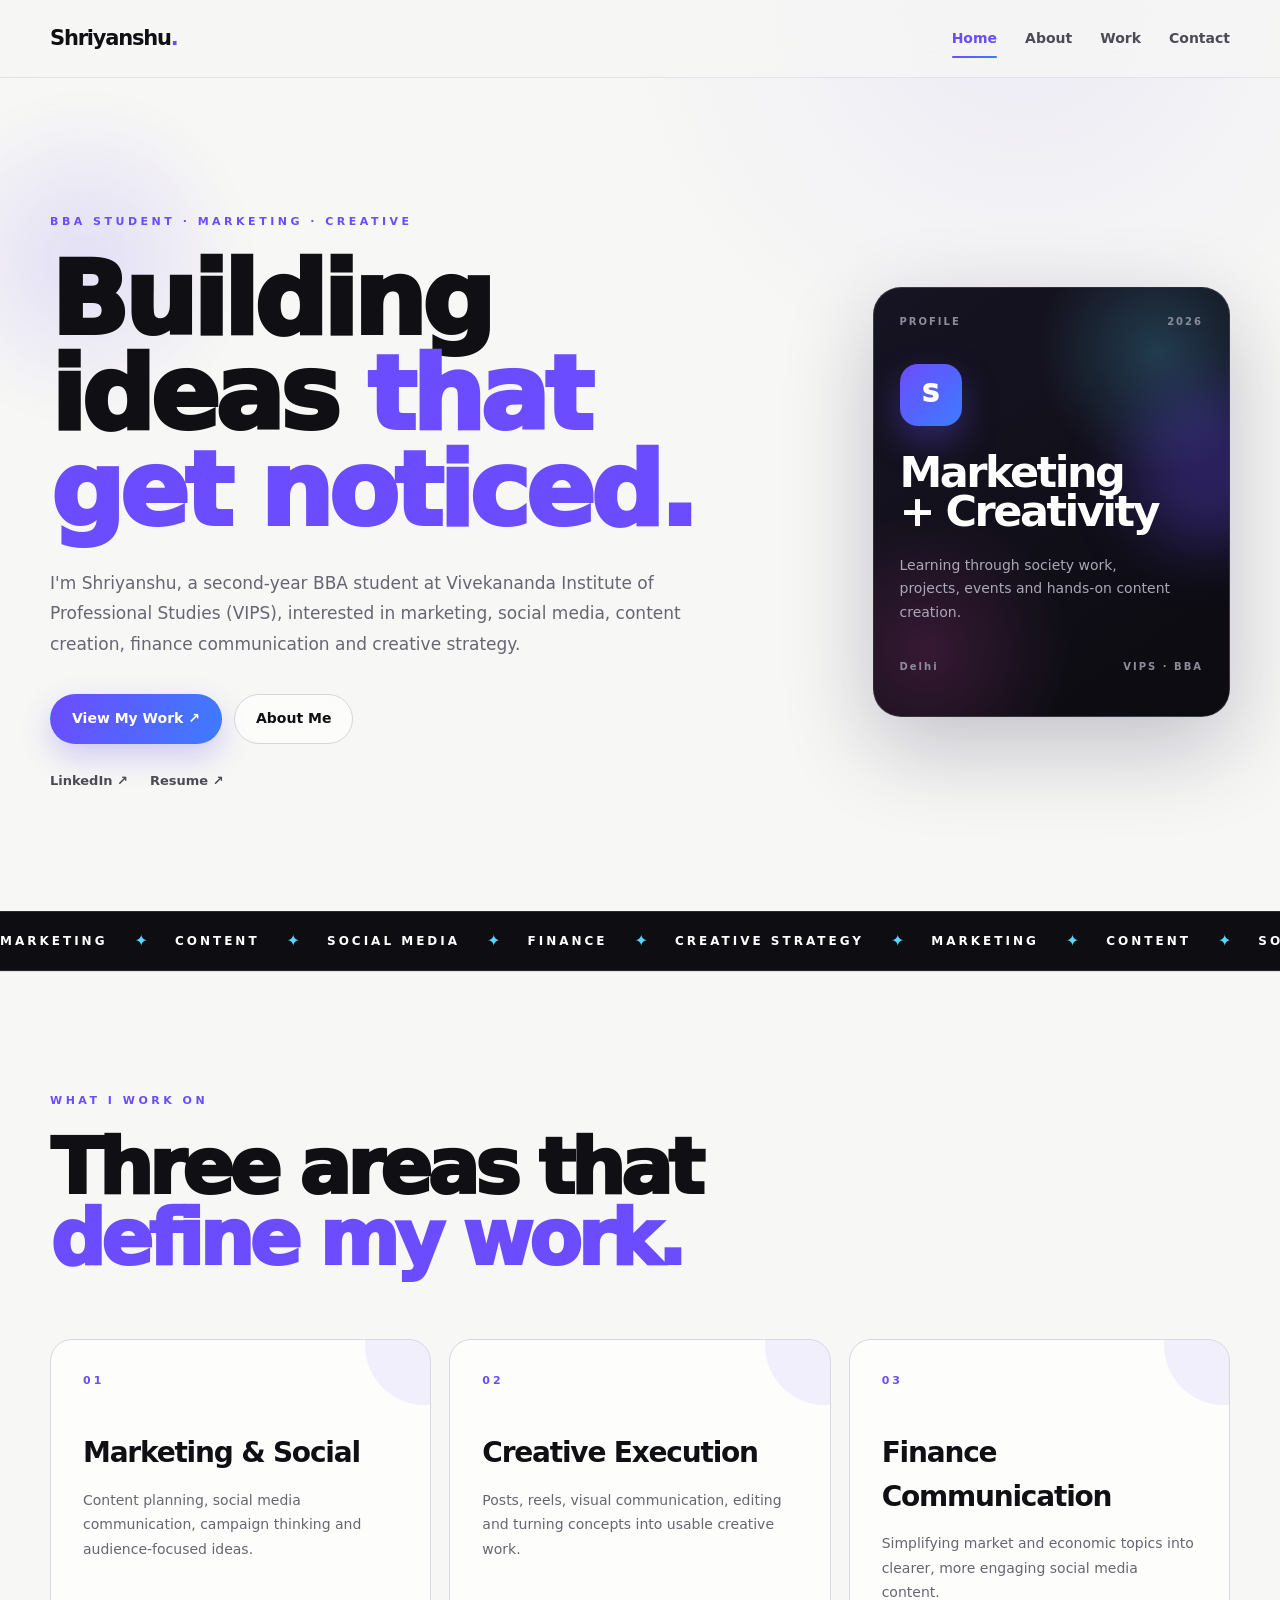
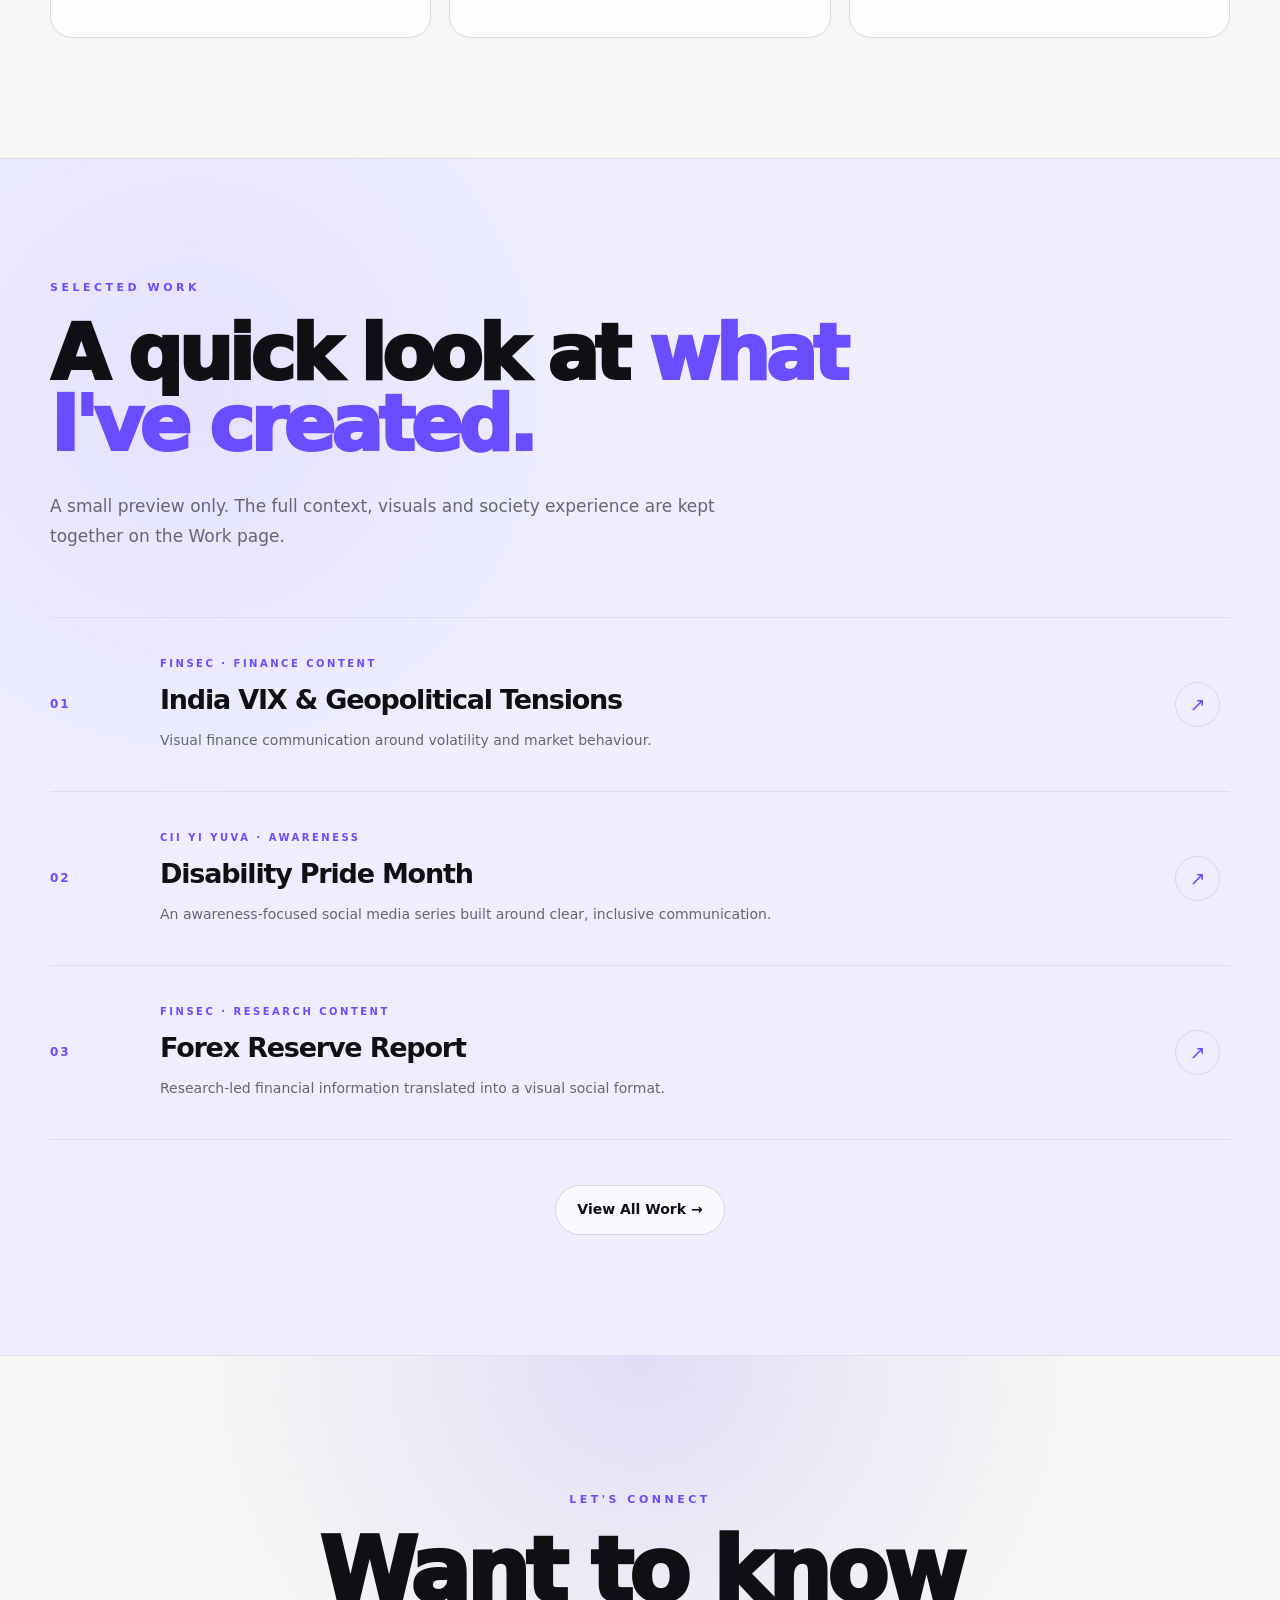
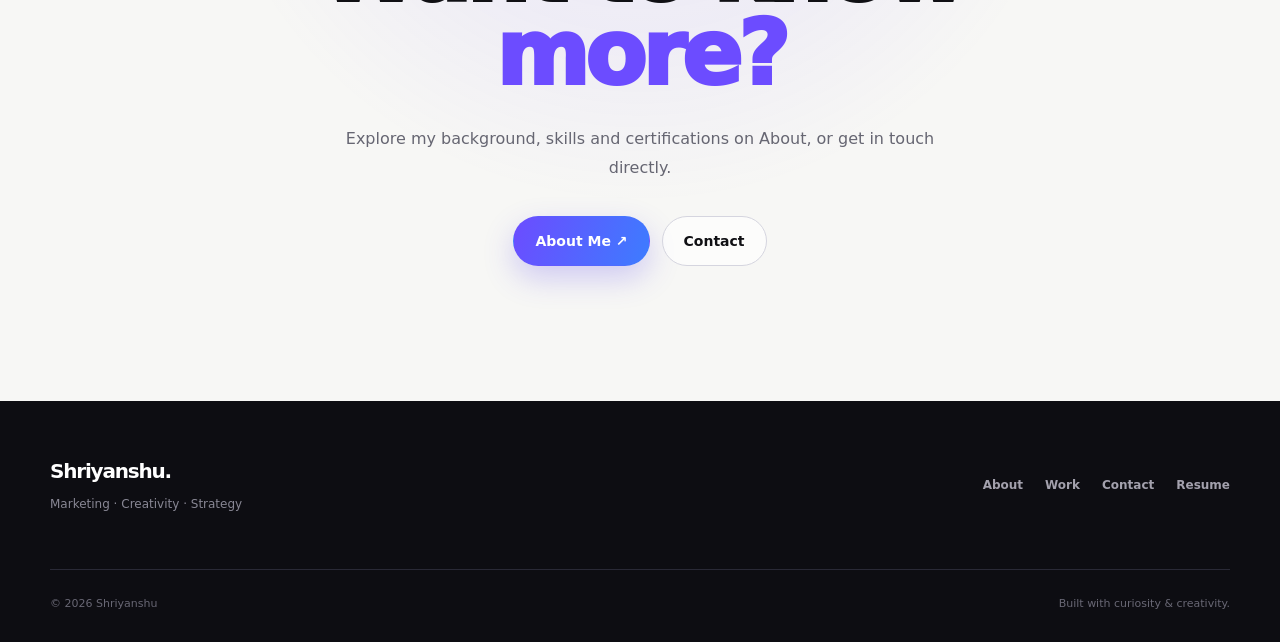
==== commit f2bc94ba: "Simplify homepage structure and navigation" ====
--- a/index.html
+++ b/index.html
@@ -4,205 +4,106 @@
     <meta charset="UTF-8">
     <meta name="viewport" content="width=device-width, initial-scale=1.0">
     <title>Shriyanshu — Marketing & Creative Portfolio</title>
-    <meta name="description" content="Shriyanshu — BBA student building skills in marketing, social media, content, branding and creative strategy.">
+    <meta name="description" content="Portfolio of Shriyanshu, a BBA student focused on marketing, social media, content, finance communication and creative strategy.">
     <link rel="stylesheet" href="css/style.css">
 </head>
 <body>
-    <div class="scroll-progress" id="scrollProgress"></div>
-
-    <header class="navbar">
-        <div class="container nav-container">
-            <a href="index.html" class="logo">Shriyanshu<span>.</span></a>
-            <button class="menu-toggle" id="menuToggle" aria-label="Open navigation menu" aria-expanded="false"><span></span><span></span></button>
-            <nav id="mainNav">
-                <a href="index.html" class="active">Home</a>
-                <a href="about.html">About</a>
-                <a href="experience.html">Experience</a>
-                <a href="projects.html">Projects</a>
-                <a href="skills.html">Skills</a>
-                <a href="certifications.html">Certifications</a>
-                <a href="contact.html">Contact</a>
-            </nav>
-        </div>
-    </header>
-
-    <main>
-        <section class="hero home-hero">
-            <div class="container">
-                <div class="hero-grid">
-                    <div class="hero-content reveal">
-                        <p class="eyebrow">BBA Student · Marketing · Creative</p>
-                        <h1>Building ideas <span>that get noticed.</span></h1>
-                        <p class="hero-text">I'm Shriyanshu, a second-year BBA student at Vivekananda Institute of Professional Studies (VIPS), interested in marketing, branding, content creation, social media and creative strategy.</p>
-                        <div class="hero-buttons">
-                            <a href="projects.html" class="btn primary">View My Work <span>↗</span></a>
-                            <a href="contact.html" class="btn secondary">Let's Connect</a>
-                        </div>
-                        <div class="social-links">
-                            <a href="https://www.linkedin.com/in/shriyanshu-246489385" target="_blank" rel="noopener noreferrer">LinkedIn ↗</a>
-                            <a href="mailto:bba_06917701725_shriyanshu@vipstc.edu.in">Email ↗</a>
-                            <a href="assets/images/resume/resume.pdf" target="_blank" rel="noopener noreferrer">Resume ↗</a>
-                        </div>
+<div class="scroll-progress" id="scrollProgress"></div>
+<header class="navbar">
+    <div class="container nav-container">
+        <a href="index.html" class="logo">Shriyanshu<span>.</span></a>
+        <button class="menu-toggle" id="menuToggle" aria-label="Open navigation menu" aria-expanded="false"><span></span><span></span></button>
+        <nav id="mainNav">
+            <a href="index.html" class="active">Home</a>
+            <a href="about.html">About</a>
+            <a href="projects.html">Work</a>
+            <a href="contact.html">Contact</a>
+        </nav>
+    </div>
+</header>
+<main>
+    <section class="hero home-hero">
+        <div class="container">
+            <div class="hero-grid">
+                <div class="hero-content reveal">
+                    <p class="eyebrow">BBA Student · Marketing · Creative</p>
+                    <h1>Building ideas <span>that get noticed.</span></h1>
+                    <p class="hero-text">I'm Shriyanshu, a second-year BBA student at Vivekananda Institute of Professional Studies (VIPS), interested in marketing, social media, content creation, finance communication and creative strategy.</p>
+                    <div class="hero-buttons">
+                        <a href="projects.html" class="btn primary">View My Work ↗</a>
+                        <a href="about.html" class="btn secondary">About Me</a>
                     </div>
-
-                    <div class="hero-card reveal reveal-delay">
-                        <div class="hero-card-top"><span>PROFILE</span><span>2026</span></div>
-                        <div class="hero-card-main">
-                            <div class="profile-mark">S</div>
-                            <h2>Marketing<br>+ Creativity</h2>
-                            <p>Learning through projects, people, experimentation and practical experience.</p>
-                        </div>
-                        <div class="hero-card-bottom"><span>Dwarka, Delhi</span><span>VIPS · BBA</span></div>
+                    <div class="social-links">
+                        <a href="https://www.linkedin.com/in/shriyanshu-246489385" target="_blank" rel="noopener noreferrer">LinkedIn ↗</a>
+                        <a href="assets/images/resume/siri%20Resume.pdf" target="_blank" rel="noopener noreferrer">Resume ↗</a>
                     </div>
                 </div>
-            </div>
-        </section>
-
-        <section class="marquee-section">
-            <div class="marquee-track">
-                <span>MARKETING</span><i>✦</i><span>CONTENT</span><i>✦</i><span>SOCIAL MEDIA</span><i>✦</i><span>BRANDING</span><i>✦</i><span>CREATIVE STRATEGY</span><i>✦</i>
-                <span>MARKETING</span><i>✦</i><span>CONTENT</span><i>✦</i><span>SOCIAL MEDIA</span><i>✦</i><span>BRANDING</span><i>✦</i><span>CREATIVE STRATEGY</span><i>✦</i>
-            </div>
-        </section>
-
-        <section class="section">
-            <div class="container">
-                <div class="section-heading reveal">
-                    <p class="eyebrow">About Me</p>
-                    <h2>I'm interested in the space where <span>creativity meets business.</span></h2>
-                </div>
-                <div class="split-section">
-                    <div class="large-number reveal">01</div>
-                    <div class="section-copy reveal">
-                        <p>I enjoy taking an idea, understanding the problem behind it, and figuring out how it can become something people actually notice and engage with.</p>
-                        <p>My interests currently sit around digital marketing, social media, content creation, branding, campaign planning and creative storytelling.</p>
-                        <a href="about.html" class="text-link">More about me <span>→</span></a>
+                <div class="hero-card reveal reveal-delay">
+                    <div class="hero-card-top"><span>PROFILE</span><span>2026</span></div>
+                    <div class="hero-card-main">
+                        <div class="profile-mark">S</div>
+                        <h2>Marketing<br>+ Creativity</h2>
+                        <p>Learning through society work, projects, events and hands-on content creation.</p>
                     </div>
+                    <div class="hero-card-bottom"><span>Delhi</span><span>VIPS · BBA</span></div>
                 </div>
             </div>
-        </section>
+        </div>
+    </section>
 
-        <section class="section section-light">
-            <div class="container">
-                <div class="section-heading reveal">
-                    <p class="eyebrow">What I Focus On</p>
-                    <h2>Three areas I'm <span>building around.</span></h2>
-                </div>
-                <div class="focus-grid">
-                    <article class="focus-card reveal"><div class="focus-number">01</div><h3>Marketing</h3><p>Digital marketing, campaign planning, social media, branding and audience-focused communication.</p><a href="skills.html">Explore skills →</a></article>
-                    <article class="focus-card reveal"><div class="focus-number">02</div><h3>Creative</h3><p>Content creation, storytelling, visual communication, editing and creative ideation.</p><a href="projects.html">See my work →</a></article>
-                    <article class="focus-card reveal"><div class="focus-number">03</div><h3>Strategy</h3><p>Learning how creative ideas can connect with objectives, planning, execution and business thinking.</p><a href="experience.html">View experience →</a></article>
-                </div>
+    <section class="marquee-section">
+        <div class="marquee-track">
+            <span>MARKETING</span><i>✦</i><span>CONTENT</span><i>✦</i><span>SOCIAL MEDIA</span><i>✦</i><span>FINANCE</span><i>✦</i><span>CREATIVE STRATEGY</span><i>✦</i>
+            <span>MARKETING</span><i>✦</i><span>CONTENT</span><i>✦</i><span>SOCIAL MEDIA</span><i>✦</i><span>FINANCE</span><i>✦</i><span>CREATIVE STRATEGY</span><i>✦</i>
+        </div>
+    </section>
+
+    <section class="section">
+        <div class="container">
+            <div class="section-heading reveal">
+                <p class="eyebrow">What I Work On</p>
+                <h2>Three areas that <span>define my work.</span></h2>
             </div>
-        </section>
+            <div class="focus-grid">
+                <article class="focus-card reveal"><div class="focus-number">01</div><h3>Marketing & Social</h3><p>Content planning, social media communication, campaign thinking and audience-focused ideas.</p></article>
+                <article class="focus-card reveal"><div class="focus-number">02</div><h3>Creative Execution</h3><p>Posts, reels, visual communication, editing and turning concepts into usable creative work.</p></article>
+                <article class="focus-card reveal"><div class="focus-number">03</div><h3>Finance Communication</h3><p>Simplifying market and economic topics into clearer, more engaging social media content.</p></article>
+            </div>
+        </div>
+    </section>
 
-        <section class="section">
-            <div class="container">
-                <div class="section-heading reveal">
-                    <p class="eyebrow">Selected Work</p>
-                    <h2>Real work across <span>finance, campaigns and content.</span></h2>
-                    <p class="heading-description">A few of the strongest pieces from my FINSEC and CII Yi YUVA work, selected to show both analytical and creative communication.</p>
-                </div>
+    <section class="section section-light">
+        <div class="container">
+            <div class="section-heading reveal">
+                <p class="eyebrow">Selected Work</p>
+                <h2>A quick look at <span>what I've created.</span></h2>
+                <p class="heading-description">A small preview only. The full context, visuals and society experience are kept together on the Work page.</p>
+            </div>
+            <div class="project-list">
+                <article class="project-row reveal"><div class="project-index">01</div><div class="project-info"><p class="project-category">FINSEC · Finance Content</p><h3>India VIX & Geopolitical Tensions</h3><p>Visual finance communication around volatility and market behaviour.</p></div><a href="projects.html#projects" class="project-arrow" aria-label="View India VIX project">↗</a></article>
+                <article class="project-row reveal"><div class="project-index">02</div><div class="project-info"><p class="project-category">CII Yi YUVA · Awareness</p><h3>Disability Pride Month</h3><p>An awareness-focused social media series built around clear, inclusive communication.</p></div><a href="projects.html#projects" class="project-arrow" aria-label="View Disability Pride project">↗</a></article>
+                <article class="project-row reveal"><div class="project-index">03</div><div class="project-info"><p class="project-category">FINSEC · Research Content</p><h3>Forex Reserve Report</h3><p>Research-led financial information translated into a visual social format.</p></div><a href="projects.html#projects" class="project-arrow" aria-label="View Forex Reserve project">↗</a></article>
+            </div>
+            <div class="center-action reveal"><a href="projects.html" class="btn secondary">View All Work →</a></div>
+        </div>
+    </section>
 
-                <div class="project-list">
-                    <article class="project-row reveal">
-                        <div class="project-index">01</div>
-                        <div class="project-info">
-                            <p class="project-category">FINSEC · Finance Communication</p>
-                            <h3>India VIX & Geopolitical Tensions</h3>
-                            <p>A finance explainer series that translates market volatility and geopolitical risk into accessible social media content.</p>
-                        </div>
-                        <a href="projects.html" class="project-arrow" aria-label="View India VIX project">↗</a>
-                    </article>
-
-                    <article class="project-row reveal">
-                        <div class="project-index">02</div>
-                        <div class="project-info">
-                            <p class="project-category">CII Yi YUVA · Awareness Campaign</p>
-                            <h3>Disability Pride Month Social Media Series</h3>
-                            <p>A campaign-led content series using consistent visual identity and clear educational messaging around disability awareness.</p>
-                        </div>
-                        <a href="projects.html" class="project-arrow" aria-label="View Disability Pride project">↗</a>
-                    </article>
-
-                    <article class="project-row reveal">
-                        <div class="project-index">03</div>
-                        <div class="project-info">
-                            <p class="project-category">FINSEC · Finance Content</p>
-                            <h3>India's Forex Reserve Report</h3>
-                            <p>Research-driven financial content structured for social media to make a macroeconomic topic easier to understand visually.</p>
-                        </div>
-                        <a href="projects.html" class="project-arrow" aria-label="View Forex Reserve project">↗</a>
-                    </article>
-
-                    <article class="project-row reveal">
-                        <div class="project-index">04</div>
-                        <div class="project-info">
-                            <p class="project-category">FINSEC · Campaign Creative</p>
-                            <h3>Campaign & Event Creatives</h3>
-                            <p>Promotional and teaser-style social content created for event communication, including high-attention creative concepts.</p>
-                        </div>
-                        <a href="projects.html" class="project-arrow" aria-label="View campaign creatives">↗</a>
-                    </article>
-                </div>
-
-                <div class="center-action reveal"><a href="projects.html" class="btn secondary">Explore All Projects →</a></div>
-            </div>
-        </section>
-
-        <section class="dark-section">
-            <div class="container">
-                <div class="dark-grid">
-                    <div class="dark-heading reveal"><p class="eyebrow">Experience</p><h2>Learning by <span>doing.</span></h2></div>
-                    <div class="experience-points reveal">
-                        <div class="experience-item"><span>01</span><div><h3>FINSEC</h3><p>Social media work involving content ideation, editing, post and reel creation, and promotional activities.</p></div></div>
-                        <div class="experience-item"><span>02</span><div><h3>CII Yi YUVA VIPS</h3><p>Involvement in the entrepreneurship vertical, contributing to creative ideas, communication and team activities.</p></div></div>
-                        <div class="experience-item"><span>03</span><div><h3>Events & Entertainment</h3><p>Volunteering and creative support across rap battle and DJ event environments.</p></div></div>
-                        <a href="experience.html" class="dark-link">Explore experience →</a>
-                    </div>
-                </div>
-            </div>
-        </section>
-
-        <section class="section">
-            <div class="container">
-                <div class="section-heading reveal">
-                    <p class="eyebrow">Currently Learning</p>
-                    <h2>Always working on <span>the next skill.</span></h2>
-                    <p class="heading-description">I'm continuously developing my knowledge through certifications, academic work, practical projects and experimentation.</p>
-                </div>
-                <div class="learning-grid">
-                    <div class="learning-card reveal"><span>01</span><h3>Digital Marketing</h3><p>Strengthening my understanding of digital channels, content and online communication.</p></div>
-                    <div class="learning-card reveal"><span>02</span><h3>Analytics</h3><p>Learning how data can support marketing decisions and campaign evaluation.</p></div>
-                    <div class="learning-card reveal"><span>03</span><h3>Content Strategy</h3><p>Exploring how relevant and engaging content can help brands communicate better.</p></div>
-                </div>
-                <div class="center-action reveal"><a href="certifications.html" class="text-link">View certifications →</a></div>
-            </div>
-        </section>
-
-        <section class="cta-section">
-            <div class="container">
-                <div class="cta-content reveal">
-                    <p class="eyebrow">Let's Connect</p>
-                    <h2>Have an idea, <span>project or opportunity?</span></h2>
-                    <p>I'm interested in learning, collaborating and working on meaningful marketing and creative projects.</p>
-                    <div class="hero-buttons">
-                        <a href="contact.html" class="btn primary">Let's Talk ↗</a>
-                        <a href="assets/images/resume/resume.pdf" target="_blank" rel="noopener noreferrer" class="btn secondary">View Resume</a>
-                    </div>
-                </div>
-            </div>
-        </section>
-    </main>
-
-    <footer>
-        <div class="container footer-content">
-            <div><a href="index.html" class="footer-logo">Shriyanshu.</a><p>Marketing · Creativity · Strategy</p></div>
-            <div class="footer-links"><a href="about.html">About</a><a href="projects.html">Projects</a><a href="experience.html">Experience</a><a href="contact.html">Contact</a></div>
-            <div class="footer-bottom"><span>© 2026 Shriyanshu</span><span>Built with curiosity & creativity.</span></div>
-        </div>
-    </footer>
-
-    <script src="js/main.js"></script>
+    <section class="cta-section">
+        <div class="container"><div class="cta-content reveal">
+            <p class="eyebrow">Let's Connect</p>
+            <h2>Want to know <span>more?</span></h2>
+            <p>Explore my background, skills and certifications on About, or get in touch directly.</p>
+            <div class="hero-buttons"><a href="about.html" class="btn primary">About Me ↗</a><a href="contact.html" class="btn secondary">Contact</a></div>
+        </div></div>
+    </section>
+</main>
+<footer>
+    <div class="container footer-content">
+        <div><a href="index.html" class="footer-logo">Shriyanshu.</a><p>Marketing · Creativity · Strategy</p></div>
+        <div class="footer-links"><a href="about.html">About</a><a href="projects.html">Work</a><a href="contact.html">Contact</a><a href="assets/images/resume/siri%20Resume.pdf" target="_blank" rel="noopener noreferrer">Resume</a></div>
+        <div class="footer-bottom"><span>© 2026 Shriyanshu</span><span>Built with curiosity & creativity.</span></div>
+    </div>
+</footer>
+<script src="js/main.js"></script>
 </body>
 </html>
